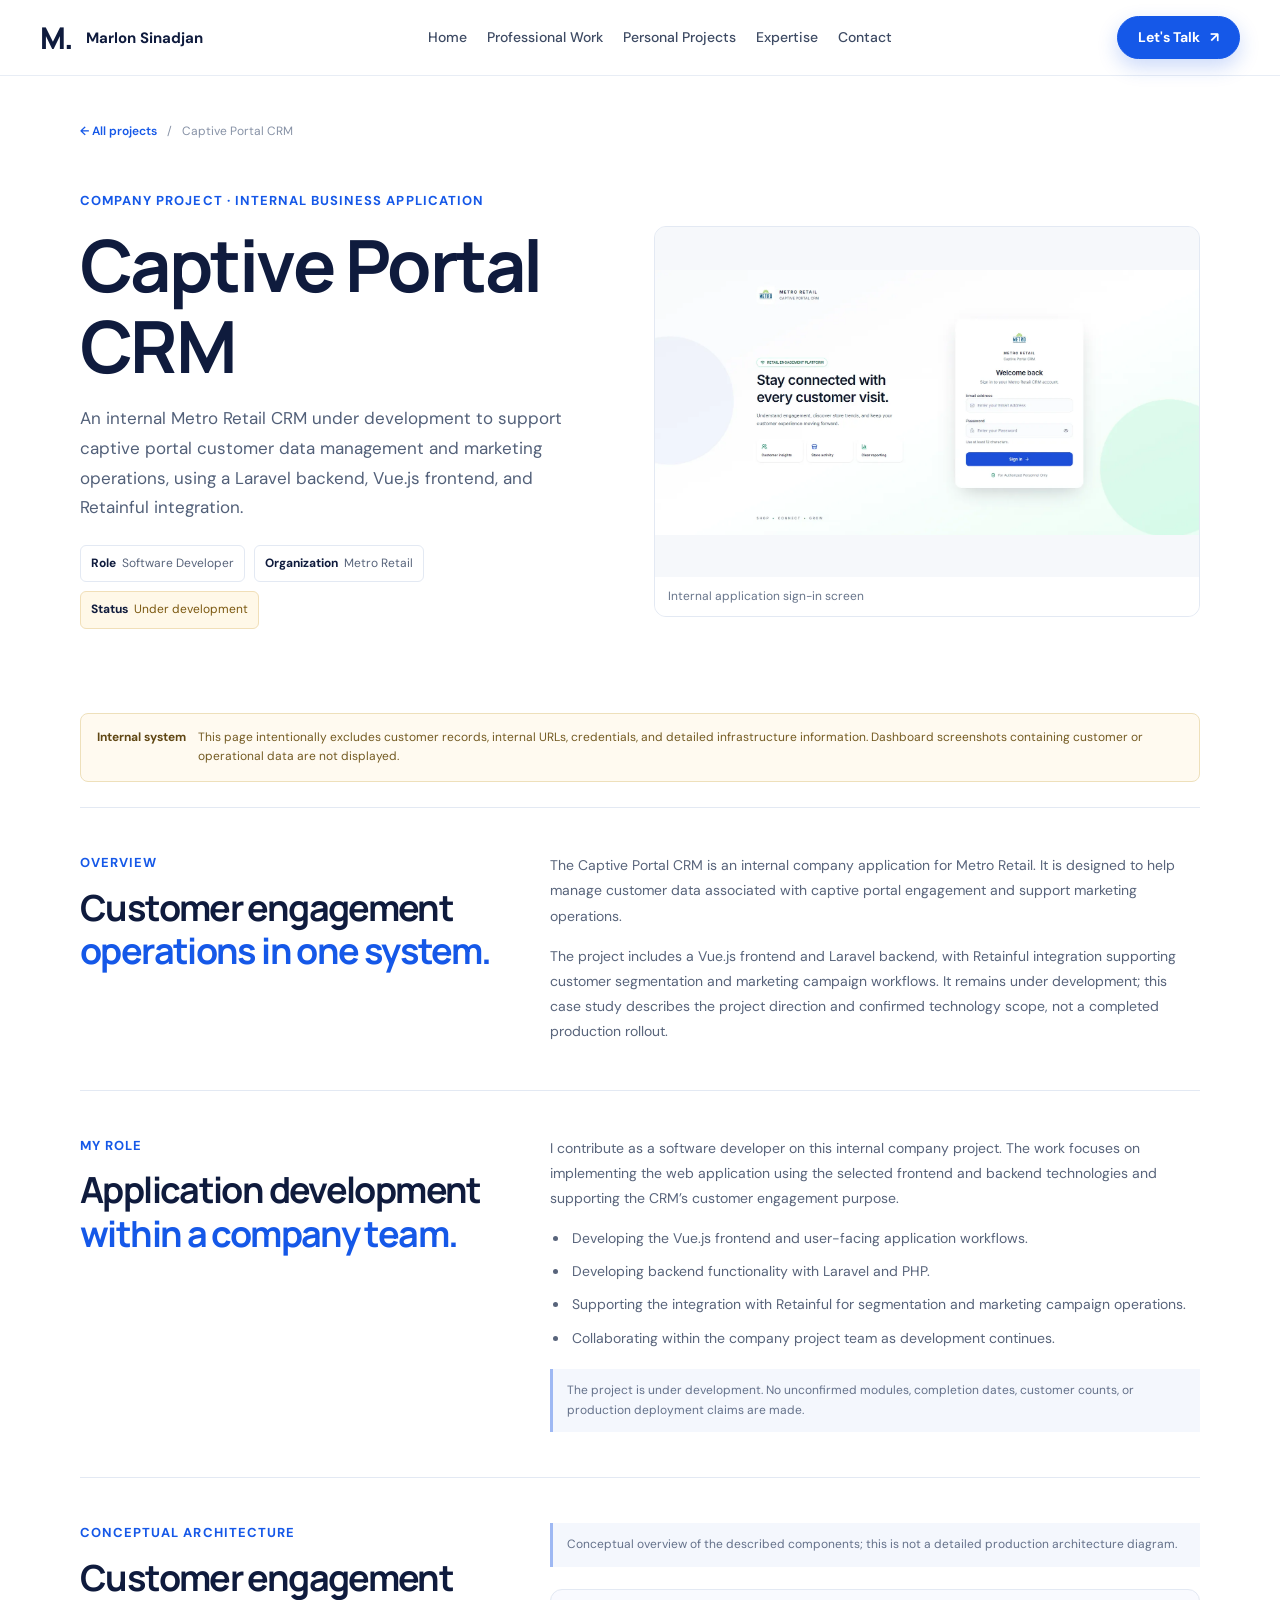
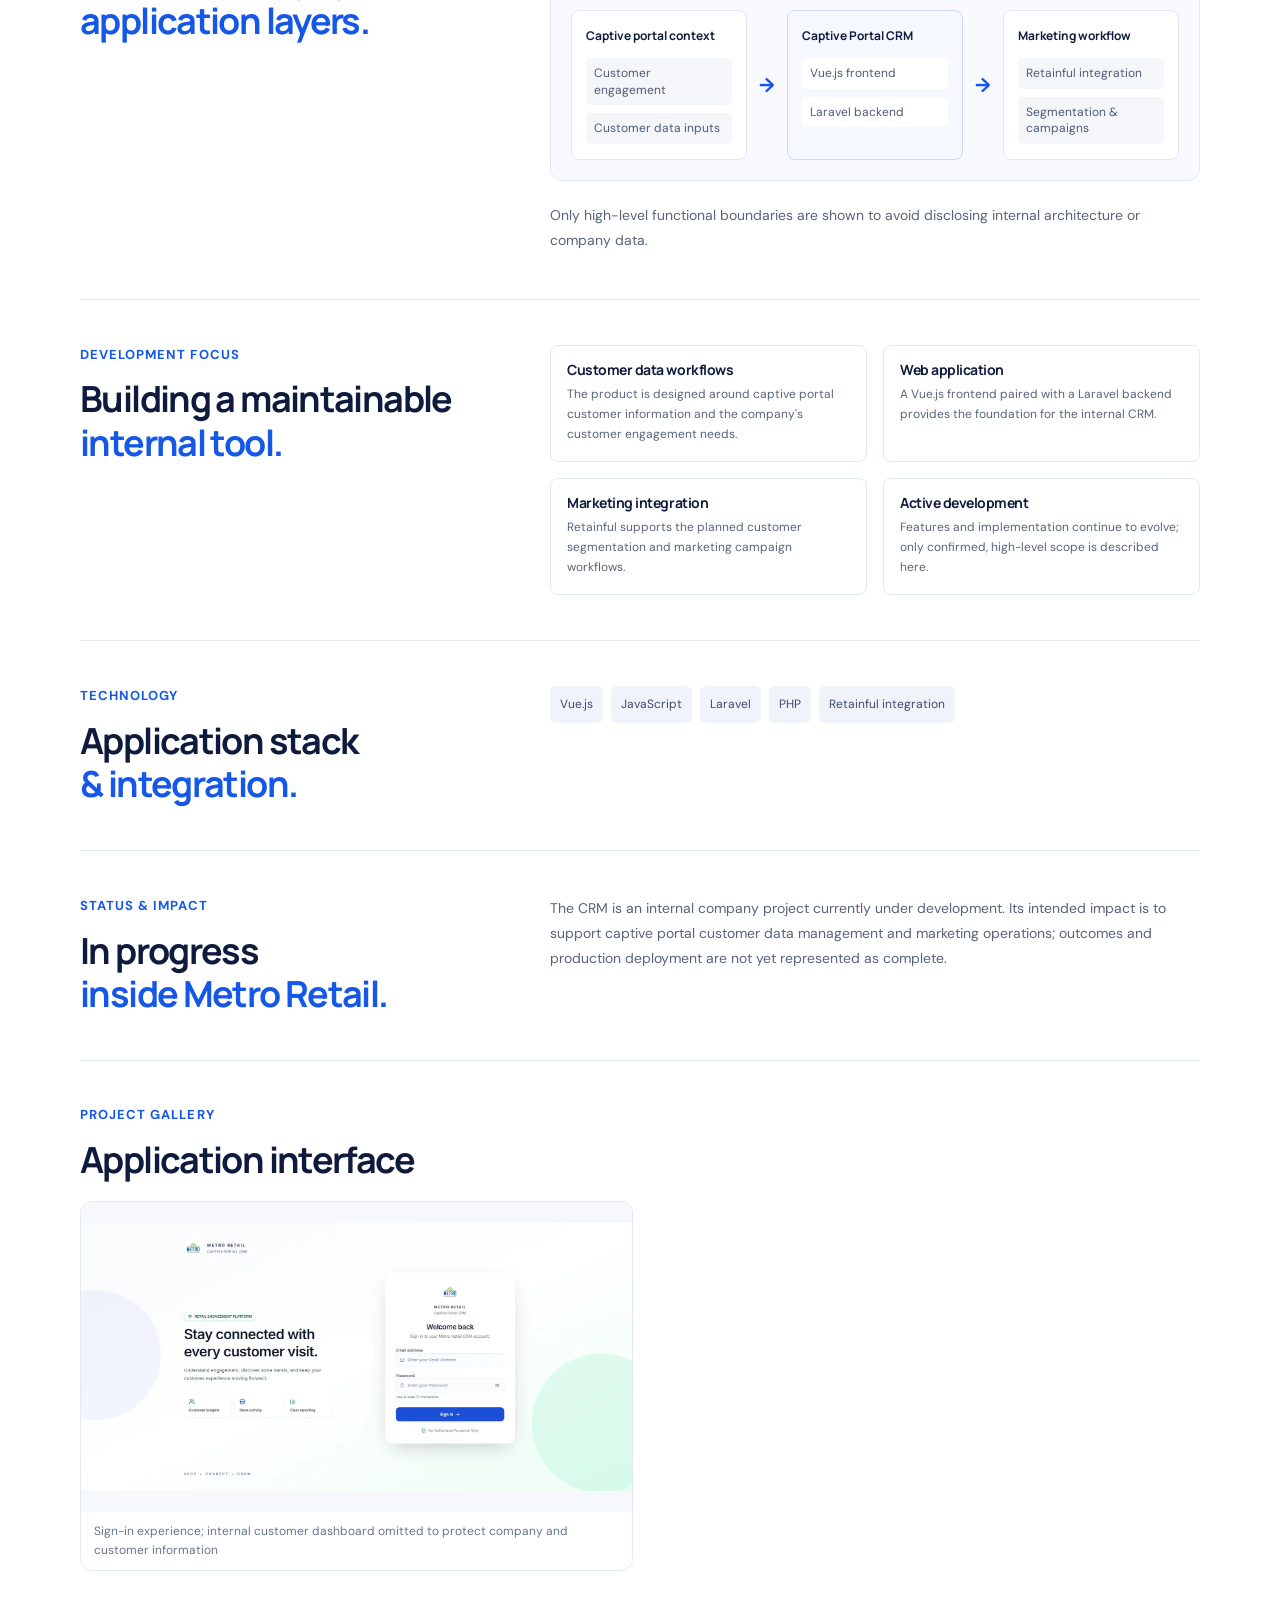
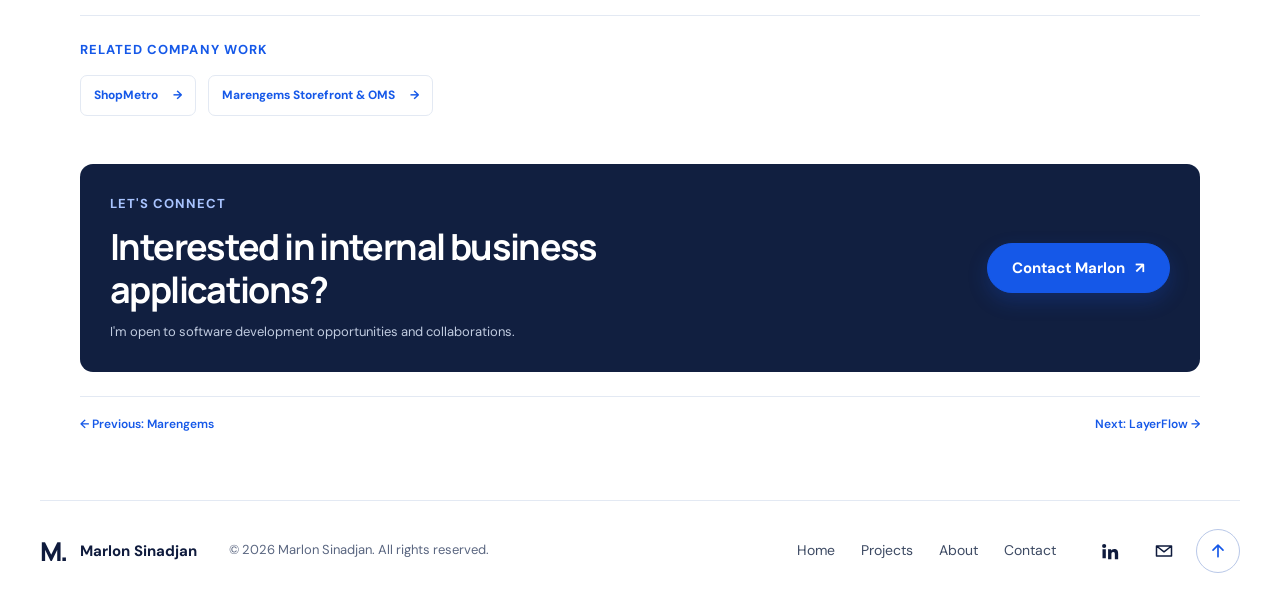
==== projects/captive-portal-crm.html @ dea8c17a "Redesign portfolio: new hero, project cards, SEO meta, WebP images, a11y fixes Co-Authored-By: Claud" ====
<!DOCTYPE html>
<html lang="en"><head>
  <meta charset="UTF-8"><meta name="viewport" content="width=device-width, initial-scale=1">
  <meta name="description" content="Captive Portal CRM case study: an internal Metro Retail CRM under development with Vue.js, Laravel, and Retainful integration.">
  <meta property="og:title" content="Captive Portal CRM — Marlon Sinadjan Case Study"><meta property="og:description" content="Internal business application development for captive portal customer data and marketing operations."><meta property="og:type" content="article">
  <title>Captive Portal CRM Case Study — Marlon Sinadjan</title>
  <link rel="canonical" href="https://suigeneris1224.github.io/marlon-s_portfolio/projects/captive-portal-crm.html">
  <meta property="og:url" content="https://suigeneris1224.github.io/marlon-s_portfolio/projects/captive-portal-crm.html"><meta property="og:image" content="https://suigeneris1224.github.io/marlon-s_portfolio/assets/images/projects/crm-captive-portal-login.webp"><meta name="twitter:card" content="summary_large_image"><meta name="theme-color" content="#1558e8">
  <link rel="icon" href="../favicon.svg" type="image/svg+xml">
  <script type="application/ld+json">[{"@context": "https://schema.org", "@type": "CreativeWork", "name": "Captive Portal CRM case study", "description": "Captive Portal CRM case study: an internal Metro Retail CRM under development with Vue.js, Laravel, and Retainful integration.", "url": "https://suigeneris1224.github.io/marlon-s_portfolio/projects/captive-portal-crm.html", "image": "https://suigeneris1224.github.io/marlon-s_portfolio/assets/images/projects/crm-captive-portal-login.webp", "author": {"@type": "Person", "name": "Marlon Sinadjan", "url": "https://suigeneris1224.github.io/marlon-s_portfolio/"}}, {"@context": "https://schema.org", "@type": "BreadcrumbList", "itemListElement": [{"@type": "ListItem", "position": 1, "name": "Home", "item": "https://suigeneris1224.github.io/marlon-s_portfolio/"}, {"@type": "ListItem", "position": 2, "name": "Projects", "item": "https://suigeneris1224.github.io/marlon-s_portfolio/#projects"}, {"@type": "ListItem", "position": 3, "name": "Captive Portal CRM", "item": "https://suigeneris1224.github.io/marlon-s_portfolio/projects/captive-portal-crm.html"}]}]</script>
<link rel="preconnect" href="https://fonts.googleapis.com"><link rel="preconnect" href="https://fonts.gstatic.com" crossorigin><link href="https://fonts.googleapis.com/css2?family=DM+Sans:wght@400;500;600;700&family=Manrope:wght@400;500;600;700;800&display=swap" rel="stylesheet"><link rel="stylesheet" href="../style.css"><link rel="stylesheet" href="case-study.css">
</head><body>
  <a class="skip-link" href="#top">Skip to content</a>
  <header class="site-header"><nav class="nav case-nav wrap" aria-label="Main navigation"><a class="brand" href="../index.html#home"><span class="monogram" aria-hidden="true">M.</span><span>Marlon Sinadjan</span></a><button class="menu-toggle" aria-expanded="false" aria-controls="nav-menu" aria-label="Open navigation"><span></span><span></span></button><ul class="nav-links" id="nav-menu"><li><a href="../index.html#home">Home</a></li><li><a href="../index.html#professional-projects">Professional Work</a></li><li><a href="../index.html#personal-projects">Personal Projects</a></li><li><a href="../index.html#expertise">Expertise</a></li><li><a href="../index.html#contact">Contact</a></li></ul><a class="button button-small nav-cta" href="../index.html#contact">Let's Talk <span aria-hidden="true">↗</span></a></nav></header>
  <main class="case-main wrap" id="top"><nav class="breadcrumb" aria-label="Breadcrumb"><a href="../index.html#projects">← All projects</a><span>/</span><span>Captive Portal CRM</span></nav>
    <section class="case-hero"><div class="case-title"><p class="eyebrow">Company project · Internal business application</p><h1>Captive Portal CRM</h1><p class="case-lead">An internal Metro Retail CRM under development to support captive portal customer data management and marketing operations, using a Laravel backend, Vue.js frontend, and Retainful integration.</p><div class="case-facts"><span><b>Role</b> Software Developer</span><span><b>Organization</b> Metro Retail</span><span class="status-pill"><b>Status</b> Under development</span></div></div><figure class="case-cover"><img src="../assets/images/projects/crm-captive-portal-login.webp" width="1600" height="779" decoding="async" alt="Captive Portal CRM sign-in interface"><figcaption>Internal application sign-in screen</figcaption></figure></section>
    <aside class="confidentiality-note"><strong>Internal system</strong><span>This page intentionally excludes customer records, internal URLs, credentials, and detailed infrastructure information. Dashboard screenshots containing customer or operational data are not displayed.</span></aside>
    <section class="case-section"><div class="case-section-label"><p class="eyebrow">Overview</p><h2>Customer engagement<br><span>operations in one system.</span></h2></div><div class="case-section-body"><p>The Captive Portal CRM is an internal company application for Metro Retail. It is designed to help manage customer data associated with captive portal engagement and support marketing operations.</p><p>The project includes a Vue.js frontend and Laravel backend, with Retainful integration supporting customer segmentation and marketing campaign workflows. It remains under development; this case study describes the project direction and confirmed technology scope, not a completed production rollout.</p></div></section>
    <section class="case-section"><div class="case-section-label"><p class="eyebrow">My role</p><h2>Application development<br><span>within a company team.</span></h2></div><div class="case-section-body"><p>I contribute as a software developer on this internal company project. The work focuses on implementing the web application using the selected frontend and backend technologies and supporting the CRM’s customer engagement purpose.</p><ul class="case-bullets"><li>Developing the Vue.js frontend and user-facing application workflows.</li><li>Developing backend functionality with Laravel and PHP.</li><li>Supporting the integration with Retainful for segmentation and marketing campaign operations.</li><li>Collaborating within the company project team as development continues.</li></ul><p class="case-note">The project is under development. No unconfirmed modules, completion dates, customer counts, or production deployment claims are made.</p></div></section>
    <section class="case-section"><div class="case-section-label"><p class="eyebrow">Conceptual architecture</p><h2>Customer engagement<br><span>application layers.</span></h2></div><div class="case-section-body"><p class="case-note">Conceptual overview of the described components; this is not a detailed production architecture diagram.</p><div class="architecture-diagram crm-architecture"><div class="arch-column"><b>Captive portal context</b><span>Customer engagement</span><span>Customer data inputs</span></div><div class="arch-arrow">→</div><div class="arch-column arch-primary"><b>Captive Portal CRM</b><span>Vue.js frontend</span><span>Laravel backend</span></div><div class="arch-arrow">→</div><div class="arch-column"><b>Marketing workflow</b><span>Retainful integration</span><span>Segmentation &amp; campaigns</span></div></div><p>Only high-level functional boundaries are shown to avoid disclosing internal architecture or company data.</p></div></section>
    <section class="case-section"><div class="case-section-label"><p class="eyebrow">Development focus</p><h2>Building a maintainable<br><span>internal tool.</span></h2></div><div class="case-section-body"><div class="contribution-grid"><article><h3>Customer data workflows</h3><p>The product is designed around captive portal customer information and the company's customer engagement needs.</p></article><article><h3>Web application</h3><p>A Vue.js frontend paired with a Laravel backend provides the foundation for the internal CRM.</p></article><article><h3>Marketing integration</h3><p>Retainful supports the planned customer segmentation and marketing campaign workflows.</p></article><article><h3>Active development</h3><p>Features and implementation continue to evolve; only confirmed, high-level scope is described here.</p></article></div></div></section>
    <section class="case-section"><div class="case-section-label"><p class="eyebrow">Technology</p><h2>Application stack<br><span>&amp; integration.</span></h2></div><div class="case-section-body"><div class="tag-list case-tech"><span>Vue.js</span><span>JavaScript</span><span>Laravel</span><span>PHP</span><span>Retainful integration</span></div></div></section>
    <section class="case-section"><div class="case-section-label"><p class="eyebrow">Status &amp; impact</p><h2>In progress<br><span>inside Metro Retail.</span></h2></div><div class="case-section-body"><p>The CRM is an internal company project currently under development. Its intended impact is to support captive portal customer data management and marketing operations; outcomes and production deployment are not yet represented as complete.</p></div></section>
    <section class="case-gallery-section"><p class="eyebrow">Project gallery</p><h2>Application interface</h2><div class="case-gallery"><figure><img src="../assets/images/projects/crm-captive-portal-login.webp" width="1600" height="779" decoding="async" alt="Captive Portal CRM login interface without user data" loading="lazy"><figcaption>Sign-in experience; internal customer dashboard omitted to protect company and customer information</figcaption></figure></div></section>
    <section class="related-projects"><p class="eyebrow">Related company work</p><a href="shopmetro.html">ShopMetro <span aria-hidden="true">→</span></a><a href="marengems.html">Marengems Storefront &amp; OMS <span aria-hidden="true">→</span></a></section><section class="case-cta"><div><p class="eyebrow">Let's connect</p><h2>Interested in internal business applications?</h2><p>I'm open to software development opportunities and collaborations.</p></div><a class="button" href="../index.html#contact">Contact Marlon <span aria-hidden="true">↗</span></a></section><nav class="case-pagination" aria-label="Related case studies"><a href="marengems.html">← Previous: Marengems</a><a href="layerflow.html">Next: LayerFlow →</a></nav>
  </main><footer class="footer wrap"><a class="brand" href="../index.html#home" aria-label="Marlon Sinadjan, home"><span class="monogram" aria-hidden="true">M.</span><span>Marlon Sinadjan</span></a><p class="copyright">© 2026 Marlon Sinadjan. All rights reserved.</p><nav class="footer-links" aria-label="Footer"><a href="../index.html#home">Home</a><a href="../index.html#projects">Projects</a><a href="../index.html#about">About</a><a href="../index.html#contact">Contact</a></nav><div class="footer-social"><a href="https://www.linkedin.com/in/marlon-sinadjan-057580258" target="_blank" rel="noopener" aria-label="LinkedIn"><svg viewBox="0 0 24 24" aria-hidden="true"><path fill="currentColor" d="M4.98 3.5a2.5 2.5 0 1 1 0 5 2.5 2.5 0 0 1 0-5zM3 9.75h4v11H3v-11zm6.5 0h3.8v1.5h.1c.5-.9 1.8-1.8 3.7-1.8 4 0 4.7 2.6 4.7 6v6.3h-4v-5.6c0-1.3 0-3-1.9-3s-2.2 1.4-2.2 2.9v5.7h-4v-11z"/></svg></a><a href="mailto:sinadjanbit2@gmail.com" aria-label="Email"><svg viewBox="0 0 24 24" aria-hidden="true"><path d="M3 6h18v12H3zM3 6l9 7 9-7" fill="none" stroke="currentColor" stroke-width="1.8" stroke-linejoin="round"/></svg></a><a class="to-top" href="#top" aria-label="Back to top"><svg viewBox="0 0 24 24" aria-hidden="true"><path d="M12 19V5m-6 6 6-6 6 6" fill="none" stroke="currentColor" stroke-width="2" stroke-linecap="round" stroke-linejoin="round"/></svg></a></div></footer><script src="../main.js" defer></script>
</body></html>
---- style.css ----
/* =========================================================
   Marlon Sinadjan — Portfolio
   Shared styles (homepage + case studies)
   ========================================================= */

:root {
  --ink: #0f1b3d;
  --text: #3d4a63;
  --muted: #5a6680;
  --blue: #1558e8;
  --blue-dark: #0b46c7;
  --blue-soft: #eaf1ff;
  --line: #e3e9f3;
  --soft: #f5f8fe;
  --white: #fff;
  --navy: #0d1a3a;
  --green: #2fae6b;
  --radius: 16px;
  --shadow: 0 14px 40px rgba(20, 47, 95, .09);
  --font: 'DM Sans', system-ui, -apple-system, 'Segoe UI', Arial, sans-serif;
  --display: 'Manrope', 'DM Sans', system-ui, Arial, sans-serif;
  --script: 'Caveat', 'Segoe Script', cursive;
}

*, *::before, *::after { box-sizing: border-box; }
html { scroll-behavior: smooth; scroll-padding-top: 88px; }
body {
  margin: 0;
  background: var(--white);
  color: var(--ink);
  font-family: var(--font);
  font-size: 16px;
  line-height: 1.6;
  -webkit-font-smoothing: antialiased;
}
img, svg { max-width: 100%; }
a { color: inherit; }
h1, h2, h3, p { margin-top: 0; }
h1, h2, h3 { font-family: var(--display); letter-spacing: -.035em; line-height: 1.12; }

.wrap { width: min(1200px, calc(100% - 64px)); margin-inline: auto; }
.sr-only {
  position: absolute; width: 1px; height: 1px; padding: 0; margin: -1px;
  overflow: hidden; clip: rect(0 0 0 0); white-space: nowrap; border: 0;
}
.skip-link {
  position: absolute; left: 16px; top: -60px; z-index: 100;
  background: var(--blue); color: #fff; padding: 10px 16px; border-radius: 8px;
  font-weight: 700; text-decoration: none; transition: top .2s;
}
.skip-link:focus { top: 12px; }
:focus-visible { outline: 3px solid var(--blue); outline-offset: 3px; border-radius: 6px; }

/* ---------- Header ---------- */
.site-header {
  height: 76px; position: sticky; top: 0; z-index: 50;
  background: rgba(255, 255, 255, .9);
  backdrop-filter: saturate(160%) blur(16px);
  border-bottom: 1px solid rgba(227, 233, 243, .8);
}
.nav { height: 100%; display: flex; align-items: center; justify-content: space-between; gap: 24px; }
.brand { display: flex; align-items: center; gap: 14px; text-decoration: none; font-size: 15px; font-weight: 700; }
.monogram { font-family: var(--display); font-size: 30px; font-weight: 800; letter-spacing: -2px; line-height: 1; }
.nav-links { display: flex; gap: 34px; align-items: center; list-style: none; margin: 0; padding: 0; }
.nav-links a { position: relative; display: block; padding: 6px 0; font-size: 14px; font-weight: 500; text-decoration: none; color: var(--text); transition: color .2s; }
.nav-links a:hover, .nav-links a.active { color: var(--blue); }
.nav-links a.active::after { content: ""; position: absolute; left: 0; right: 0; bottom: -2px; height: 2px; border-radius: 2px; background: var(--blue); }
.menu-toggle { display: none; border: 0; background: transparent; cursor: pointer; }

/* ---------- Buttons & links ---------- */
.button {
  display: inline-flex; align-items: center; justify-content: center; gap: 10px;
  min-height: 48px; padding: 12px 24px;
  border: 1px solid var(--blue); border-radius: 999px;
  background: var(--blue); color: #fff;
  font-weight: 700; font-size: 15px; text-decoration: none;
  box-shadow: 0 8px 20px rgba(21, 88, 232, .22);
  transition: transform .2s, background .2s, box-shadow .2s;
}
.button:hover { transform: translateY(-2px); background: var(--blue-dark); box-shadow: 0 12px 26px rgba(21, 88, 232, .3); }
.button-small { min-height: 42px; padding: 9px 20px; font-size: 14px; }
.button-outline { background: #fff; color: var(--ink); border-color: #cdd6e6; box-shadow: none; }
.button-outline:hover { background: var(--soft); border-color: #9daac0; box-shadow: none; }
.button-light { background: #fff; color: var(--ink); border-color: #fff; box-shadow: none; white-space: nowrap; }
.button-light:hover { background: var(--blue-soft); }
.text-link { display: inline-flex; align-items: center; gap: 8px; color: var(--blue); font-size: 15px; font-weight: 700; text-decoration: none; }
.text-link:hover { text-decoration: underline; text-underline-offset: 4px; }

.eyebrow {
  display: flex; align-items: center; gap: 14px;
  margin: 0 0 14px; color: var(--blue);
  font-size: 13px; font-weight: 700; letter-spacing: .08em; text-transform: uppercase;
}
.section-heading .eyebrow::before, .expertise-copy .eyebrow::before { content: ""; width: 32px; height: 2px; background: var(--blue); }
.pill {
  display: inline-flex; align-items: center; gap: 9px; margin: 0 0 22px;
  padding: 7px 14px; border: 1px solid #d3def3; border-radius: 999px; background: #fff;
  font-size: 13px; font-weight: 600; color: var(--ink);
}
.status-dot { width: 8px; height: 8px; flex: none; display: inline-block; border-radius: 50%; background: var(--green); box-shadow: 0 0 0 3px rgba(47, 174, 107, .15); }
.tag-list { display: flex; flex-wrap: wrap; gap: 8px; }
.tag-list span { font-size: 12px; color: var(--text); background: #f0f4fa; border-radius: 6px; padding: 5px 10px; }

/* ---------- Hero ---------- */
.hero {
  position: relative; overflow: hidden;
  background:
    radial-gradient(60% 80% at 85% 30%, #dbe7ff 0%, rgba(219, 231, 255, 0) 70%),
    linear-gradient(180deg, #f7f9ff 0%, #fff 100%);
}
.hero-inner { display: grid; grid-template-columns: 1.3fr .7fr; align-items: end; gap: 24px; min-height: 600px; }
.hero-copy { padding: 64px 0 72px; align-self: center; }
.hero h1 { font-size: clamp(40px, 5vw, 68px); line-height: 1.06; letter-spacing: -.045em; margin-bottom: 22px; max-width: 760px; }
.hero h1 .hl { position: relative; color: var(--blue); white-space: nowrap; }
.hero h1 .hl svg { position: absolute; left: 2%; bottom: -.12em; width: 96%; height: .22em; color: var(--blue); }
.hero-intro { max-width: 540px; color: var(--text); font-size: 18px; line-height: 1.65; margin-bottom: 30px; }
.hero-actions { display: flex; gap: 14px; flex-wrap: wrap; }
.stack-row { display: flex; flex-wrap: wrap; align-items: center; gap: 10px 26px; list-style: none; margin: 40px 0 0; padding: 0; }
.stack-row li { display: inline-flex; align-items: center; gap: 8px; font-family: var(--display); font-size: 15px; font-weight: 700; color: var(--text); }
.stack-row svg { height: 24px; width: auto; }
.stack-woo svg { height: 22px; }
.stack-row li + li { position: relative; }
.stack-row li + li::before { content: ""; position: absolute; left: -14px; top: 15%; height: 70%; width: 1px; background: var(--line); }

.portrait-wrap { position: relative; align-self: stretch; display: flex; align-items: flex-end; justify-content: center; }
.portrait {
  display: block; width: 100%; max-width: 500px; height: auto; max-height: 580px; object-fit: cover; object-position: 50% 0;
  -webkit-mask-image: linear-gradient(to right, transparent 0%, #000 30%), linear-gradient(to bottom, transparent 0%, #000 14%, #000 80%, transparent 100%);
  -webkit-mask-composite: source-in;
  mask-image: linear-gradient(to right, transparent 0%, #000 30%), linear-gradient(to bottom, transparent 0%, #000 14%, #000 80%, transparent 100%);
  mask-composite: intersect;
}
.portrait-caption {
  position: absolute; top: 44px; right: -6px; margin: 0;
  font-family: var(--script); font-size: 30px; line-height: 1; color: var(--ink);
  transform: rotate(-9deg); text-align: right;
}
.portrait-caption svg { display: block; width: 110px; height: 14px; margin: 4px 0 0 auto; color: var(--blue); }
.portrait-note {
  position: absolute; right: -8px; bottom: 110px;
  display: flex; align-items: center; gap: 12px;
  padding: 14px 16px; border-radius: 14px; background: #fff; box-shadow: var(--shadow);
  text-decoration: none; transition: transform .2s;
}
.portrait-note:hover { transform: translateY(-3px); }
.portrait-note strong, .portrait-note small { display: block; }
.portrait-note strong { font-size: 14px; }
.portrait-note small { color: var(--muted); font-size: 13px; margin-top: 2px; max-width: 180px; }
.note-arrow { color: var(--blue); font-size: 18px; }

/* ---------- Sections ---------- */
.section { padding: 88px 0; }
.section-heading { display: flex; align-items: flex-end; justify-content: space-between; gap: 32px; margin-bottom: 36px; }
.section-heading h2, .expertise-copy h2, .about-copy h2 { font-size: clamp(30px, 3.6vw, 44px); margin: 0; }

/* ---------- Projects ---------- */
.project-grid { display: grid; grid-template-columns: repeat(4, 1fr); gap: 22px; }
.project-card {
  display: flex; flex-direction: column;
  border: 1px solid var(--line); border-radius: var(--radius); overflow: hidden; background: #fff;
  transition: transform .25s, box-shadow .25s;
}
.project-card:hover { transform: translateY(-4px); box-shadow: var(--shadow); }
.card-top { position: relative; height: 190px; padding: 44px 14px 0; background: linear-gradient(140deg, #f3f6fd, #e3ecff); overflow: hidden; display: flex; justify-content: center; gap: 10px; }
.card-top img { display: block; width: 100%; height: 100%; object-fit: cover; object-position: top left; border-radius: 8px 8px 0 0; box-shadow: 0 8px 22px rgba(20, 47, 95, .14); }
.card-top-phone img { width: 42%; object-position: top; border-radius: 12px 12px 0 0; }
.card-top-phone { background: linear-gradient(140deg, #f7f2ff, #ffe8f0); }
.badge {
  position: absolute; top: 12px; left: 12px; z-index: 1;
  padding: 4px 10px; border-radius: 999px; background: #dfe9ff; color: #1b4fc0;
  font-size: 12px; font-weight: 700;
}
.badge-product { background: #ece4ff; color: #5a2fb8; }
.card-body { display: flex; flex-direction: column; flex: 1; padding: 22px 20px 22px; }
.card-body h3 { font-size: 22px; margin-bottom: 2px; }
.card-sub { color: var(--muted); font-size: 14px; margin-bottom: 14px; }
.card-value { color: var(--ink); font-size: 15px; font-weight: 600; line-height: 1.5; margin-bottom: 14px; }
.checks { list-style: none; padding: 0; margin: 0 0 18px; display: grid; gap: 8px; }
.checks li { position: relative; padding-left: 26px; font-size: 14px; color: var(--text); }
.checks li::before {
  content: ""; position: absolute; left: 0; top: 2px; width: 18px; height: 18px; border-radius: 50%;
  background: var(--blue) url("data:image/svg+xml,%3Csvg xmlns='http://www.w3.org/2000/svg' viewBox='0 0 24 24'%3E%3Cpath d='m6 12 4 4 8-8' fill='none' stroke='%23fff' stroke-width='3' stroke-linecap='round' stroke-linejoin='round'/%3E%3C/svg%3E") center / 12px no-repeat;
}
.card-body .text-link { margin-top: auto; }

.also-card {
  display: grid; grid-template-columns: 180px 1fr auto; align-items: center; gap: 24px;
  margin-top: 22px; padding: 14px 24px 14px 14px;
  border: 1px solid var(--line); border-radius: var(--radius); background: var(--soft);
  text-decoration: none; transition: border-color .2s, background .2s;
}
.also-card:hover { border-color: #b6c8f4; background: #fff; }
.also-card img { width: 100%; height: 96px; object-fit: cover; object-position: top left; border-radius: 10px; }
.also-text { display: grid; gap: 4px; }
.also-text .badge { position: static; justify-self: start; }
.also-text strong { font-family: var(--display); font-size: 19px; letter-spacing: -.02em; }
.also-text > span:last-child { color: var(--text); font-size: 15px; }
.also-arrow { color: var(--blue); font-size: 22px; }

/* ---------- Expertise ---------- */
.expertise { background: var(--soft); }
.expertise-split { display: grid; grid-template-columns: .85fr 1.15fr; align-items: center; gap: 48px; }
.expertise-copy h2 { margin-bottom: 18px; }
.expertise-copy > p { color: var(--text); font-size: 17px; line-height: 1.7; margin-bottom: 26px; max-width: 460px; }

.flow {
  margin: 0; padding: 32px 28px; border-radius: 20px; background: #fff; border: 1px solid var(--line);
  display: grid; grid-template-columns: 1fr auto 1fr; align-items: center; gap: 44px;
}
.flow ul { list-style: none; margin: 0; padding: 0; display: grid; gap: 12px; position: relative; }
.flow-in li {
  position: relative; padding: 10px 14px; text-align: center;
  border: 1px solid var(--line); border-radius: 999px; background: #fff;
  font-size: 14px; font-weight: 600; box-shadow: 0 4px 12px rgba(20, 47, 95, .05);
}
.flow-in li::after { content: ""; position: absolute; left: 100%; top: 50%; width: 22px; border-top: 2px dashed #a9bde6; }
.flow-in::after { content: ""; position: absolute; right: -24px; top: 21px; bottom: 21px; border-right: 2px dashed #a9bde6; }
.flow-core {
  position: relative; display: grid; justify-items: center; gap: 6px; text-align: center;
  padding: 26px 22px; border-radius: 16px; color: #fff;
  background: linear-gradient(150deg, #2b6cf5, #0d3fb8); box-shadow: 0 16px 34px rgba(21, 88, 232, .35);
}
.flow-core::before, .flow-core::after { content: ""; position: absolute; top: 50%; width: 22px; border-top: 2px dashed #a9bde6; }
.flow-core::before { right: 100%; }
.flow-core::after { left: 100%; }
.flow-core strong { font-family: var(--display); font-size: 17px; }
.flow-core span { font-size: 13px; opacity: .85; }
.flow-out li {
  position: relative; display: flex; align-items: center; gap: 10px; padding: 12px 14px;
  border: 1px solid var(--line); border-radius: 12px; background: #fff; font-size: 14px; font-weight: 600;
  box-shadow: 0 4px 12px rgba(20, 47, 95, .05);
}
.flow-out li svg { width: 22px; height: 22px; flex: none; color: var(--blue); }
.flow-out li::before { content: ""; position: absolute; right: 100%; top: 50%; width: 22px; border-top: 2px dashed #a9bde6; }
.flow-out::before { content: ""; position: absolute; left: -24px; top: 23px; bottom: 23px; border-left: 2px dashed #a9bde6; }

.skills-grid { display: grid; grid-template-columns: repeat(3, 1fr); gap: 1px; margin-top: 48px; background: var(--line); border: 1px solid var(--line); border-radius: var(--radius); overflow: hidden; }
.skill { background: #fff; padding: 22px 24px; }
.skill h3 { font-size: 17px; margin-bottom: 6px; }
.skill p { margin: 0; color: var(--muted); font-size: 14px; line-height: 1.6; }

/* ---------- Stats ---------- */
.stats-wrap { margin-top: -36px; position: relative; z-index: 1; }
.stats {
  display: grid; grid-template-columns: repeat(4, 1fr) 1.2fr; align-items: center;
  padding: 22px 26px; border: 1px solid var(--line); border-radius: 20px; background: #fff; box-shadow: var(--shadow);
}
.stat { display: flex; align-items: center; gap: 14px; padding: 6px 18px; border-right: 1px solid var(--line); }
.stat-icon { display: grid; place-items: center; width: 48px; height: 48px; flex: none; border-radius: 50%; background: var(--blue-soft); color: var(--blue); }
.stat-icon svg { width: 24px; height: 24px; }
.stat p { margin: 0; display: grid; }
.stat strong { font-family: var(--display); font-size: 28px; line-height: 1.1; }
.stat span { color: var(--muted); font-size: 13px; line-height: 1.35; }
.stat-cta { display: flex; align-items: center; justify-content: space-between; gap: 14px; padding-left: 22px; font-size: 14px; color: var(--text); text-decoration: none; }
.stat-cta span { display: grid; place-items: center; width: 34px; height: 34px; flex: none; border-radius: 50%; background: var(--blue); color: #fff; }
.stat-cta:hover { color: var(--blue); }

/* ---------- About ---------- */
.about-inner { display: grid; grid-template-columns: .8fr 1.2fr; align-items: center; gap: 72px; }
.about-image { position: relative; aspect-ratio: 4 / 4.3; border-radius: 20px 20px 80px 20px; overflow: hidden; background: var(--blue-soft); }
.about-image img { display: block; width: 100%; height: 100%; object-fit: cover; object-position: 55% 10%; }
.about-image > span { position: absolute; left: 16px; bottom: 16px; padding: 10px 14px; border-radius: 10px; background: #fff; font-size: 13px; line-height: 1.45; font-weight: 700; box-shadow: var(--shadow); }
.about-copy h2 { margin-bottom: 22px; }
.about-copy h2 span { color: var(--blue); }
.about-copy > p:not(.eyebrow) { color: var(--text); font-size: 17px; line-height: 1.75; max-width: 620px; }
.about-actions { display: flex; align-items: center; flex-wrap: wrap; gap: 24px; margin-top: 28px; }

/* ---------- Contact ---------- */
.contact-wrap { padding-bottom: 72px; }
.contact-card {
  position: relative; overflow: hidden;
  display: grid; grid-template-columns: 1.2fr .8fr; align-items: center; gap: 40px;
  padding: 56px 56px; border-radius: 24px; color: #fff;
  background:
    radial-gradient(70% 120% at 100% 0%, rgba(43, 108, 245, .55), rgba(43, 108, 245, 0) 60%),
    linear-gradient(120deg, #0a1633 0%, #12245a 100%);
}
.pill-dark { background: rgba(255, 255, 255, .1); border-color: rgba(255, 255, 255, .2); color: #cfe0ff; text-transform: uppercase; letter-spacing: .06em; font-size: 12px; }
.contact-copy h2 { font-size: clamp(30px, 3.8vw, 46px); margin-bottom: 12px; color: #fff; }
.contact-copy > p:not(.pill) { color: #c8d4ea; font-size: 17px; margin-bottom: 28px; }
.contact-actions { display: flex; flex-wrap: wrap; align-items: center; gap: 22px; }
.contact-link { color: #cfe0ff; font-weight: 700; font-size: 15px; text-decoration: none; }
.contact-link:hover { color: #fff; text-decoration: underline; text-underline-offset: 4px; }
.code-art { border-radius: 14px; background: rgba(5, 12, 32, .75); border: 1px solid rgba(255, 255, 255, .1); box-shadow: 0 24px 50px rgba(0, 0, 0, .35); transform: perspective(900px) rotateY(-10deg) rotateX(4deg); }
.code-bar { display: flex; gap: 6px; padding: 12px 14px; border-bottom: 1px solid rgba(255, 255, 255, .08); }
.code-bar i { width: 10px; height: 10px; border-radius: 50%; background: #ff7b6e; }
.code-bar i:nth-child(2) { background: #ffc65c; }
.code-bar i:nth-child(3) { background: #5fcf8f; }
.code-art pre { margin: 0; padding: 16px 18px 20px; overflow: hidden; font: 13px/1.7 ui-monospace, 'Cascadia Code', Consolas, monospace; color: #dbe6ff; }
.code-art b { color: #8ab4ff; font-weight: 500; }
.code-art em { color: #ffd38a; font-style: normal; }
.code-art s { color: #7f8db0; text-decoration: none; }

/* ---------- Footer ---------- */
.footer { display: flex; align-items: center; flex-wrap: wrap; gap: 16px 32px; padding: 28px 0 36px; border-top: 1px solid var(--line); }
.footer .monogram { font-size: 26px; }
.copyright { margin: 0; color: var(--muted); font-size: 13px; }
.footer-links { display: flex; flex-wrap: wrap; gap: 6px 26px; margin-left: auto; }
.footer-links a { font-size: 14px; color: var(--text); text-decoration: none; }
.footer-links a:hover { color: var(--blue); }
.footer-social { display: flex; align-items: center; gap: 10px; }
.footer-social a { display: grid; place-items: center; width: 44px; height: 44px; border-radius: 50%; color: var(--ink); }
.footer-social a:hover { color: var(--blue); background: var(--soft); }
.footer-social svg { width: 20px; height: 20px; }
.footer-social .to-top { border: 1.5px solid #b9c8e8; color: var(--blue); }

/* ---------- Motion ---------- */
.js .reveal { opacity: 0; transform: translateY(18px); transition: opacity .6s ease, transform .6s ease; }
.js .reveal.visible { opacity: 1; transform: none; }

/* ---------- Responsive ---------- */
@media (max-width: 1100px) {
  .project-grid { grid-template-columns: repeat(2, 1fr); }
  .card-top { height: 220px; }
  .stats { grid-template-columns: repeat(2, 1fr); gap: 12px 0; }
  .stat:nth-child(2n) { border-right: 0; }
  .stat-cta { grid-column: 1 / -1; padding: 14px 18px 0; border-top: 1px solid var(--line); }
  .expertise-split { grid-template-columns: 1fr; }
}

@media (max-width: 900px) {
  .hero-inner { grid-template-columns: 1fr .8fr; gap: 16px; min-height: 0; }
  .hero-copy { padding: 48px 0 56px; }
  .portrait-caption { font-size: 24px; }
  .nav-links { gap: 22px; }
  .about-inner { gap: 40px; }
  .skills-grid { grid-template-columns: repeat(2, 1fr); }
  .contact-card { grid-template-columns: 1fr; padding: 44px 36px; }
  .code-art { display: none; }
  .footer-links { margin-left: 0; width: 100%; order: 3; }
}

@media (max-width: 720px) {
  .wrap { width: calc(100% - 32px); }
  .site-header { height: 66px; }
  html { scroll-padding-top: 76px; }
  .brand { font-size: 14px; gap: 10px; }
  .monogram { font-size: 26px; }
  .nav-cta { display: none; }
  .menu-toggle { display: flex; flex-direction: column; justify-content: center; gap: 6px; width: 44px; height: 44px; padding: 10px; }
  .menu-toggle span { display: block; width: 22px; height: 2px; background: var(--ink); transition: transform .2s; }
  .menu-toggle[aria-expanded="true"] span:first-child { transform: translateY(4px) rotate(45deg); }
  .menu-toggle[aria-expanded="true"] span:last-child { transform: translateY(-4px) rotate(-45deg); }
  .nav-links {
    display: none; position: absolute; left: 0; right: 0; top: 65px;
    flex-direction: column; align-items: stretch; gap: 0;
    padding: 8px 16px 16px; background: #fff; border-bottom: 1px solid var(--line); box-shadow: 0 16px 30px rgba(20, 47, 95, .08);
  }
  .nav-links.open { display: flex; }
  .nav-links a { padding: 13px 4px; font-size: 16px; border-bottom: 1px solid var(--line); }
  .nav-links li:last-child a { border-bottom: 0; }
  .nav-links a.active::after { display: none; }

  .hero-inner { grid-template-columns: 1fr; }
  .hero-copy { order: 2; padding: 8px 0 52px; }
  .portrait-wrap { order: 1; width: min(100%, 380px); margin: 16px auto 0; }
  .portrait { max-height: 360px; }
  .portrait-note { right: -4px; bottom: 24px; padding: 10px 12px; }
  .portrait-note small { display: none; }
  .portrait-caption { top: 10px; right: 0; font-size: 22px; }
  .hero h1 { font-size: clamp(36px, 10.5vw, 52px); }
  .hero-intro { font-size: 16px; }
  .hero-actions .button { flex: 1 1 100%; }
  .stack-row { gap: 12px 22px; margin-top: 30px; }
  .stack-row li { font-size: 14px; }
  .stack-row li + li::before { display: none; }

  .section { padding: 60px 0; }
  .section-heading { flex-direction: column; align-items: flex-start; gap: 14px; margin-bottom: 26px; }
  .project-grid { grid-template-columns: 1fr; gap: 18px; }
  .card-top { height: 200px; }
  .also-card { grid-template-columns: 1fr; gap: 14px; padding: 14px; }
  .also-card img { height: 140px; }
  .also-arrow { display: none; }
  .flow { grid-template-columns: 1fr; gap: 30px; padding: 24px 18px; }
  .flow-in { grid-template-columns: 1fr 1fr; }
  .flow-in li::after, .flow-in::after, .flow-out::before, .flow-out li::before { display: none; }
  .flow-core::before, .flow-core::after { top: auto; left: 50%; right: auto; width: 0; height: 22px; border-top: 0; border-left: 2px dashed #a9bde6; }
  .flow-core::before { bottom: 100%; }
  .flow-core::after { top: 100%; }
  .skills-grid { grid-template-columns: 1fr; margin-top: 32px; }
  .stats-wrap { margin-top: 32px; }
  .stats { grid-template-columns: 1fr 1fr; padding: 16px 10px; }
  .stat { flex-direction: column; align-items: flex-start; gap: 8px; padding: 10px 12px; }
  .stat-icon { width: 40px; height: 40px; }
  .stat strong { font-size: 24px; }
  .about-inner { grid-template-columns: 1fr; gap: 32px; }
  .about-image { width: min(100%, 380px); margin: 0 auto; }
  .about-copy > p:not(.eyebrow) { font-size: 16px; }
  .contact-card { padding: 36px 22px; border-radius: 20px; }
  .contact-copy > p:not(.pill) { font-size: 16px; }
  .contact-wrap { padding-bottom: 48px; }
  .footer { gap: 14px 20px; }
  .copyright { order: 4; width: 100%; }
  .footer-social { margin-left: auto; }
}

@media (max-width: 380px) {
  .hero .pill { font-size: 12px; }
  .stats { grid-template-columns: 1fr; }
  .stat { flex-direction: row; align-items: center; border-right: 0; border-bottom: 1px solid var(--line); }
  .flow-in { grid-template-columns: 1fr; }
}

@media (prefers-reduced-motion: reduce) {
  html { scroll-behavior: auto; }
  *, *::before, *::after { animation-duration: .01ms !important; transition-duration: .01ms !important; }
  .js .reveal { opacity: 1; transform: none; }
}
---- projects/case-study.css ----
.case-main{max-width:1120px;padding-top:28px;padding-bottom:30px}
.case-nav .nav-links{gap:20px}
.breadcrumb{display:flex;align-items:center;gap:10px;margin:18px 0 24px;color:#8792a6;font-size:12px}
.breadcrumb a{color:var(--blue);text-decoration:none;font-weight:600}
.case-hero{display:grid;grid-template-columns:1fr 1.05fr;align-items:center;gap:54px;padding:26px 0 60px}
.case-title .eyebrow{margin-bottom:13px}
.case-title h1{font-size:clamp(46px,6vw,72px);margin:0 0 18px;color:var(--ink)}
.case-lead{max-width:560px;color:#526079;font-size:17px;line-height:1.75;margin-bottom:22px}
.case-facts{display:flex;flex-wrap:wrap;gap:9px;margin:0 0 24px}
.case-facts span{display:flex;gap:6px;flex-wrap:wrap;padding:8px 10px;border:1px solid var(--line);border-radius:6px;color:#58647b;font-size:12px}
.case-facts b{color:var(--ink)}
.status-pill{background:#fff8e8;border-color:#f1dfb8!important;color:#7b5810!important}
.case-cover,.case-gallery figure{margin:0;overflow:hidden;border:1px solid var(--line);border-radius:12px;background:#f5f7fb}
.case-cover img{display:block;width:100%;height:350px;object-fit:contain;background:#f6f8fb}
.case-cover figcaption,.case-gallery figcaption{padding:10px 13px;background:white;color:#68758b;font-size:12px}
.case-hero-gallery{display:grid;grid-template-columns:1fr 1fr;gap:11px}
.case-hero-gallery img{display:block;width:100%;height:290px;object-fit:contain;background:#f7f8fb}
.case-hero-gallery figcaption{padding:8px;font-size:12px}
.case-section{display:grid;grid-template-columns:.78fr 1.22fr;gap:55px;padding:45px 0;border-top:1px solid var(--line)}
.case-section-label .eyebrow,.case-gallery-section>.eyebrow,.related-projects>.eyebrow{margin-bottom:12px}
.case-section-label h2,.case-gallery-section h2,.case-cta h2{font-family:var(--display);font-size:clamp(25px,3.3vw,36px);line-height:1.2;letter-spacing:-.045em;margin:0}
.case-section-label h2 span{color:var(--blue)}
.case-section-body{color:#58647b;font-size:14px;line-height:1.8}
.case-section-body>p:last-child{margin-bottom:0}
.case-section-body p{margin:0 0 15px}
.case-section-body h3{font-family:var(--display);font-size:16px;color:var(--ink);margin:22px 0 9px}
.case-bullets{padding-left:19px;margin:0 0 18px;display:grid;gap:8px}
.case-bullets li{padding-left:3px}
.case-note{padding:12px 14px;border-left:3px solid #9eb8f3;background:#f4f7fd;color:#64718a!important;font-size:12px;line-height:1.65}
.storefront-list{display:flex;flex-wrap:wrap;gap:8px;margin-top:22px}
.storefront-list span{padding:8px 11px;border-radius:5px;background:#f2f5fa;color:#33415c;font-size:12px;font-weight:600}
.architecture-diagram{display:grid;grid-template-columns:1fr auto 1fr auto 1fr;align-items:center;gap:12px;margin:22px 0;padding:20px;border:1px solid var(--line);border-radius:12px;background:#f9faff}
.arch-column{display:grid;align-content:start;gap:8px;min-height:150px;padding:14px;border:1px solid #e2e8f3;border-radius:8px;background:white}
.arch-column b{margin-bottom:3px;color:var(--ink);font-family:var(--display);font-size:12px}
.arch-column span{padding:7px 8px;border-radius:5px;background:#f4f6fa;color:#4e5b73;font-size:12px;line-height:1.4}
.arch-column.arch-primary{border-color:#cbd9fc;background:#f6f8ff}
.arch-column.arch-primary span{background:white}
.arch-column.arch-planned{border-style:dashed;background:#fcfbf7}
.arch-column small{color:#9a7626;font-size:12px}
.arch-arrow{color:var(--blue);font-size:20px;font-weight:700}
.migration-strip{position:relative;display:flex;align-items:center;justify-content:center;gap:20px;margin-top:14px;padding:12px 10px;border-radius:7px;background:#edf2fc;color:#455570;font-size:12px}
.migration-strip b{color:var(--blue);font-size:17px}
.migration-strip small{position:absolute;right:10px;bottom:-18px;color:#8290a4;font-size:12px}
.contribution-grid{display:grid;grid-template-columns:1fr 1fr;gap:16px}
.contribution-grid article{padding:16px;border:1px solid var(--line);border-radius:8px;background:#fff}
.contribution-grid h3{margin:0 0 8px;font-size:14px}
.contribution-grid p{margin:0;font-size:12px;line-height:1.65}
.case-tech{gap:8px}
.case-tech span{padding:8px 10px;font-size:12px}
.case-gallery-section{padding:44px 0;border-top:1px solid var(--line)}
.case-gallery-section h2{margin-bottom:20px}
.case-gallery{display:grid;grid-template-columns:1fr 1fr;gap:14px}
.case-gallery img{display:block;width:100%;height:310px;object-fit:contain;background:#f6f8fb}
.related-projects{display:flex;align-items:center;gap:12px;flex-wrap:wrap;padding:24px 0;border-top:1px solid var(--line)}
.related-projects>.eyebrow{width:100%;margin-bottom:2px}
.related-projects>a{display:inline-flex;gap:15px;align-items:center;padding:10px 13px;border:1px solid var(--line);border-radius:7px;color:var(--blue);font-size:12px;font-weight:700;text-decoration:none}
.related-projects>a:hover{border-color:#a9bde9;background:#f8faff}
.case-cta{display:flex;align-items:center;justify-content:space-between;gap:25px;margin:24px 0;padding:30px;border-radius:13px;background:#111f40;color:white}
.case-cta .eyebrow{color:#a9c4ff;margin-bottom:10px}
.case-cta h2{max-width:650px;margin-bottom:10px;color:white}
.case-cta p:last-child{margin:0;color:#c1cce0;font-size:13px}
.case-pagination{display:flex;justify-content:space-between;gap:20px;padding:18px 0 35px;border-top:1px solid var(--line)}
.case-pagination a{color:var(--blue);font-size:12px;font-weight:600;text-decoration:none}
.confidentiality-note{display:flex;gap:12px;align-items:start;margin:0 0 25px;padding:14px 16px;border:1px solid #eee0bb;border-radius:8px;background:#fffaf0;color:#735a22;font-size:12px;line-height:1.65}
.confidentiality-note strong{flex:none;color:#604714}
@media(max-width:900px){.case-nav .nav-links{gap:12px}.case-nav .nav-links a{font-size:12px}.case-hero{gap:28px}.case-cover img{height:300px}.case-hero-gallery img{height:240px}.case-section{gap:30px}.architecture-diagram{gap:7px;padding:12px}.arch-column{padding:9px;min-height:138px}}
@media(max-width:680px){.case-main{padding-top:16px}.case-nav .nav-links{gap:0}.case-hero{grid-template-columns:1fr;gap:25px;padding:12px 0 38px}.case-title h1{font-size:48px}.case-lead{font-size:15px}.case-cover img{height:250px}.case-hero-gallery img{height:220px}.case-section{grid-template-columns:1fr;gap:17px;padding:32px 0}.case-section-body{font-size:13px}.architecture-diagram{grid-template-columns:1fr;gap:8px}.arch-column{min-height:auto}.arch-arrow{justify-self:center;transform:rotate(90deg);line-height:1}.migration-strip{gap:8px;font-size:12px}.migration-strip small{position:static;margin-left:auto}.contribution-grid{grid-template-columns:1fr}.case-gallery{grid-template-columns:1fr}.case-gallery img{height:250px}.case-cta{align-items:flex-start;flex-direction:column;padding:24px}.case-cta h2{font-size:28px}.case-pagination{align-items:flex-start;flex-direction:column}.breadcrumb{margin:14px 0 18px}}
@media(prefers-reduced-motion:reduce){.case-main *{scroll-behavior:auto!important;transition-duration:.01ms!important}}
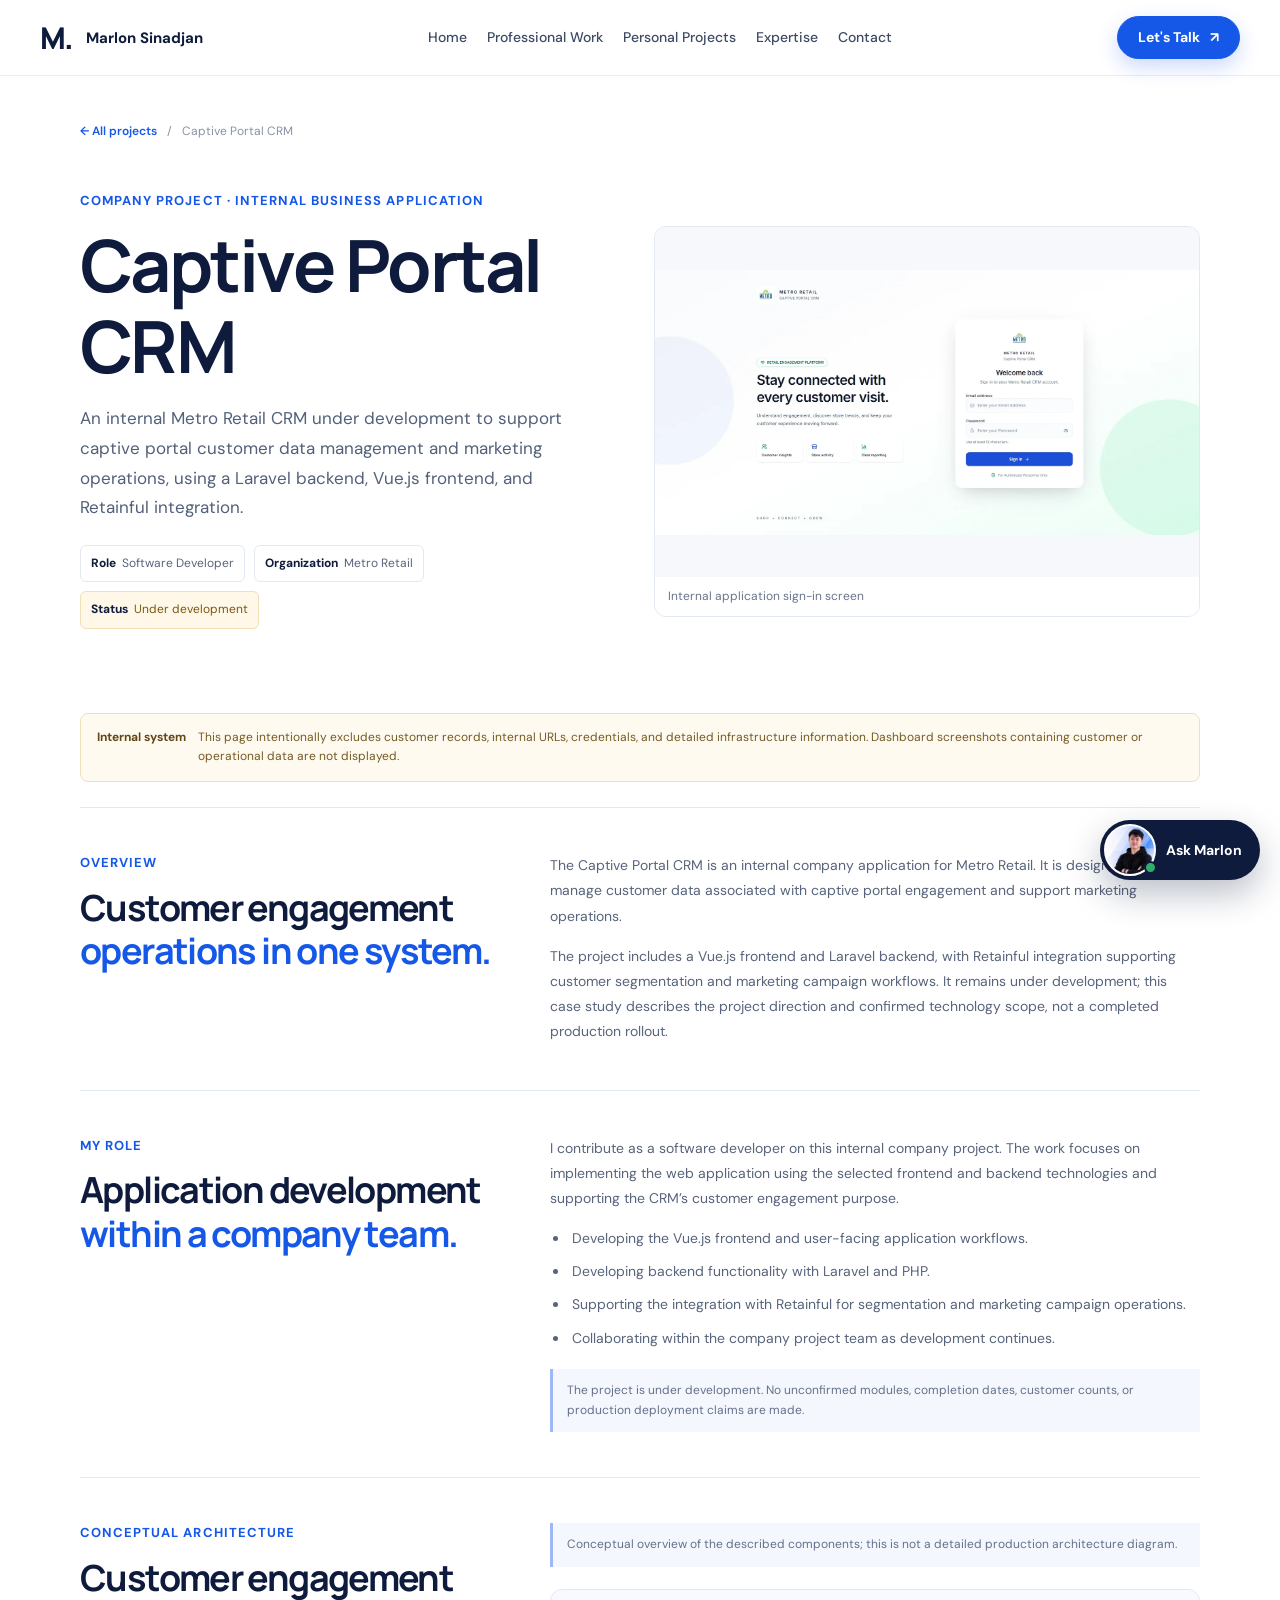
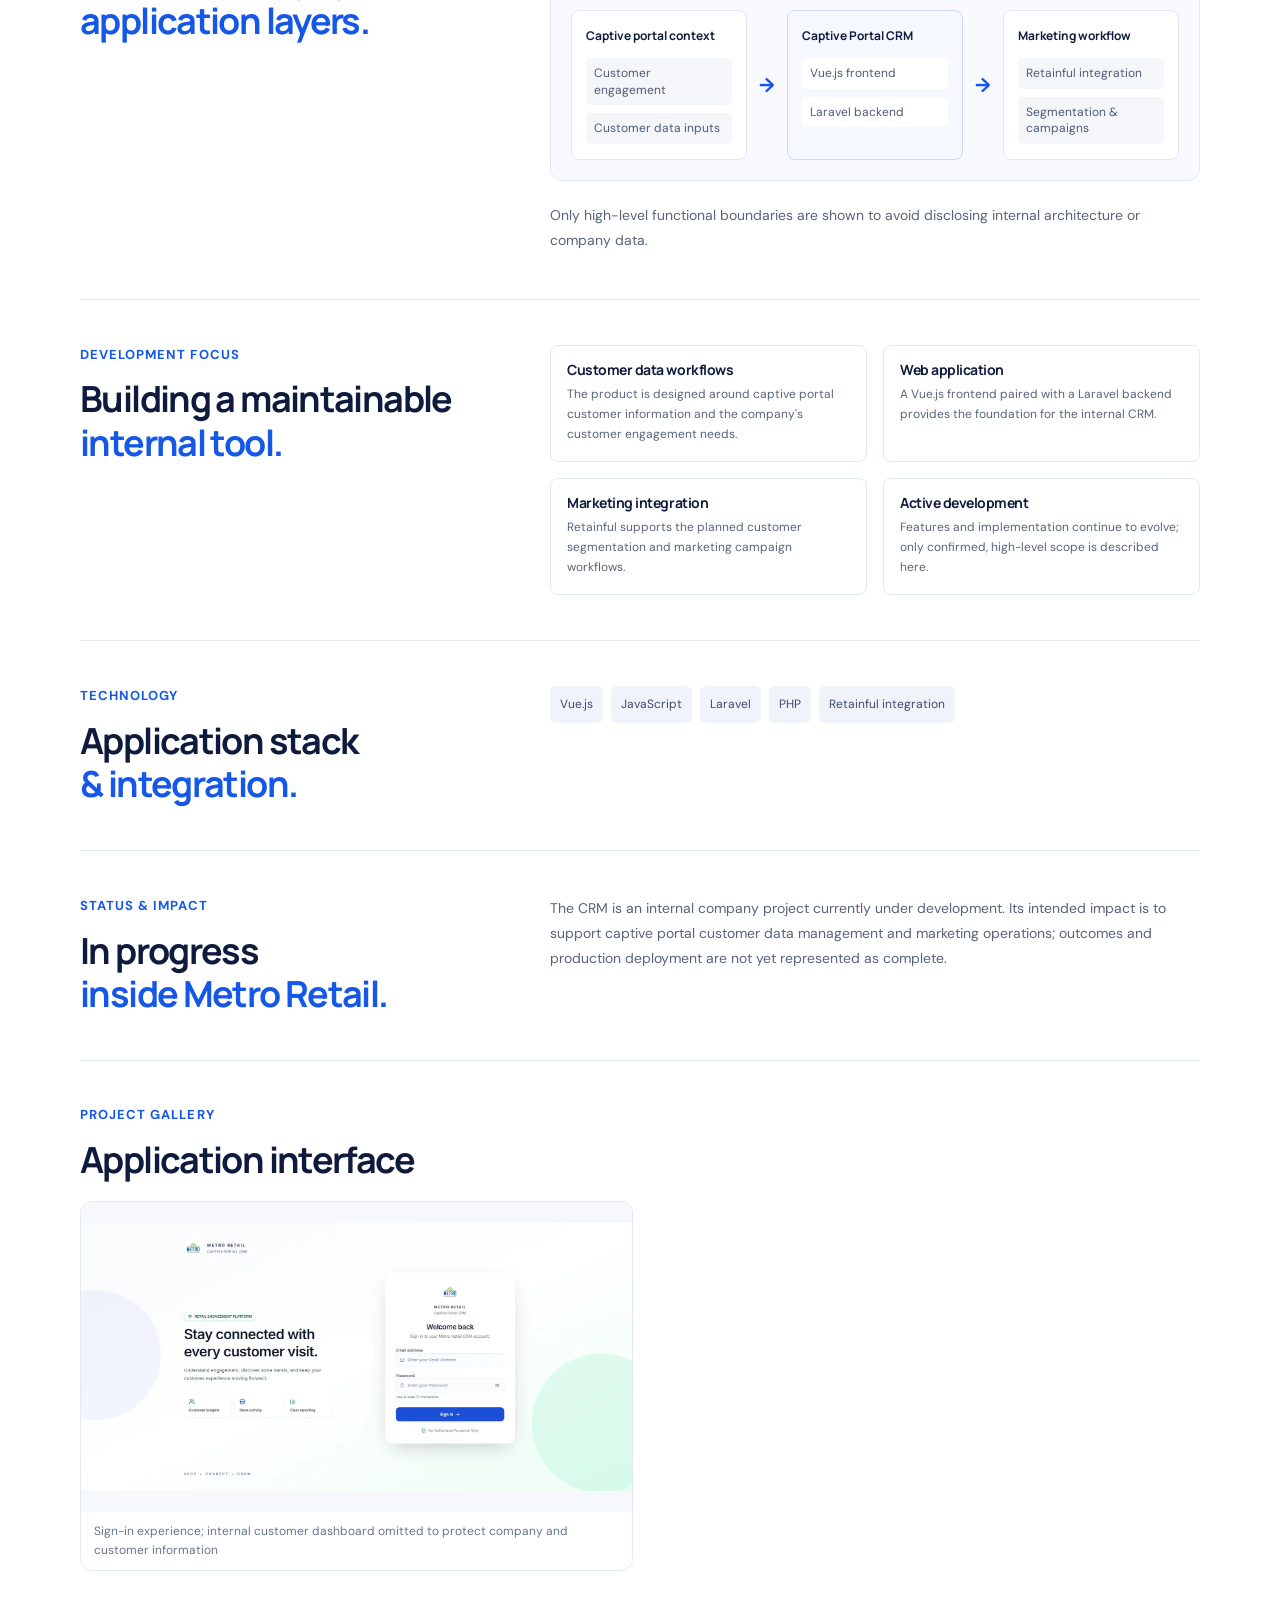
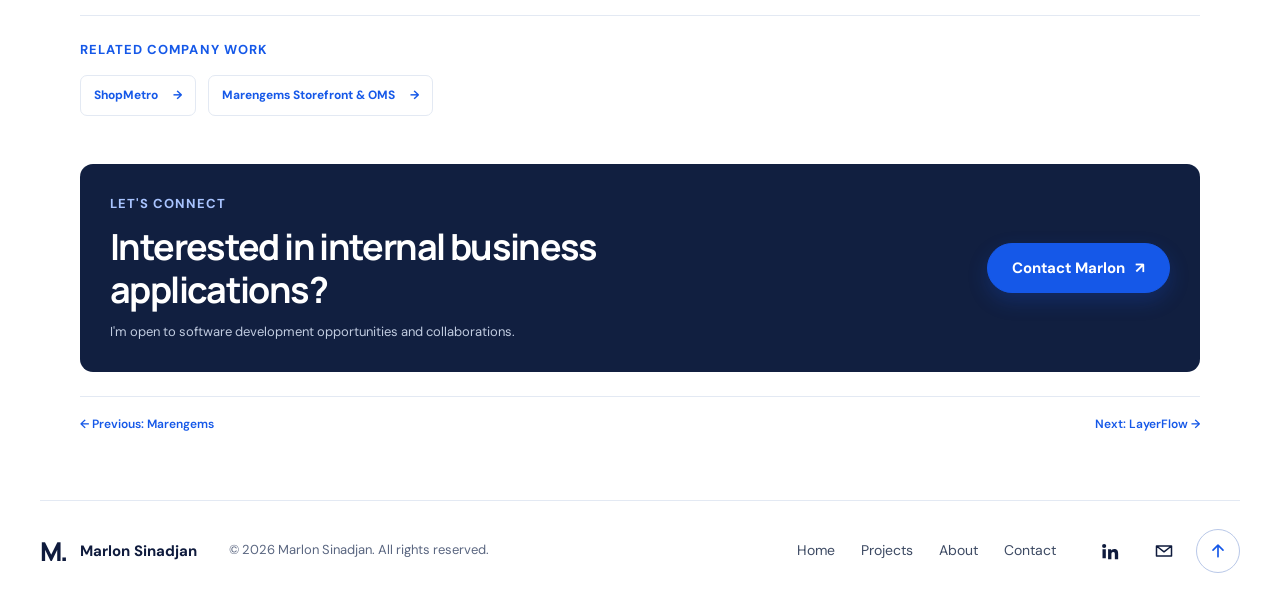
==== commit 437f21a5: "Add "Ask Marlon" portfolio assistant with predefined answers Co-Authored-By: Claude Opus 5.5 <norepl" ====
--- a/projects/captive-portal-crm.html
+++ b/projects/captive-portal-crm.html
@@ -23,6 +23,6 @@
     <section class="case-section"><div class="case-section-label"><p class="eyebrow">Status &amp; impact</p><h2>In progress<br><span>inside Metro Retail.</span></h2></div><div class="case-section-body"><p>The CRM is an internal company project currently under development. Its intended impact is to support captive portal customer data management and marketing operations; outcomes and production deployment are not yet represented as complete.</p></div></section>
     <section class="case-gallery-section"><p class="eyebrow">Project gallery</p><h2>Application interface</h2><div class="case-gallery"><figure><img src="../assets/images/projects/crm-captive-portal-login.webp" width="1600" height="779" decoding="async" alt="Captive Portal CRM login interface without user data" loading="lazy"><figcaption>Sign-in experience; internal customer dashboard omitted to protect company and customer information</figcaption></figure></div></section>
     <section class="related-projects"><p class="eyebrow">Related company work</p><a href="shopmetro.html">ShopMetro <span aria-hidden="true">→</span></a><a href="marengems.html">Marengems Storefront &amp; OMS <span aria-hidden="true">→</span></a></section><section class="case-cta"><div><p class="eyebrow">Let's connect</p><h2>Interested in internal business applications?</h2><p>I'm open to software development opportunities and collaborations.</p></div><a class="button" href="../index.html#contact">Contact Marlon <span aria-hidden="true">↗</span></a></section><nav class="case-pagination" aria-label="Related case studies"><a href="marengems.html">← Previous: Marengems</a><a href="layerflow.html">Next: LayerFlow →</a></nav>
-  </main><footer class="footer wrap"><a class="brand" href="../index.html#home" aria-label="Marlon Sinadjan, home"><span class="monogram" aria-hidden="true">M.</span><span>Marlon Sinadjan</span></a><p class="copyright">© 2026 Marlon Sinadjan. All rights reserved.</p><nav class="footer-links" aria-label="Footer"><a href="../index.html#home">Home</a><a href="../index.html#projects">Projects</a><a href="../index.html#about">About</a><a href="../index.html#contact">Contact</a></nav><div class="footer-social"><a href="https://www.linkedin.com/in/marlon-sinadjan-057580258" target="_blank" rel="noopener" aria-label="LinkedIn"><svg viewBox="0 0 24 24" aria-hidden="true"><path fill="currentColor" d="M4.98 3.5a2.5 2.5 0 1 1 0 5 2.5 2.5 0 0 1 0-5zM3 9.75h4v11H3v-11zm6.5 0h3.8v1.5h.1c.5-.9 1.8-1.8 3.7-1.8 4 0 4.7 2.6 4.7 6v6.3h-4v-5.6c0-1.3 0-3-1.9-3s-2.2 1.4-2.2 2.9v5.7h-4v-11z"/></svg></a><a href="mailto:sinadjanbit2@gmail.com" aria-label="Email"><svg viewBox="0 0 24 24" aria-hidden="true"><path d="M3 6h18v12H3zM3 6l9 7 9-7" fill="none" stroke="currentColor" stroke-width="1.8" stroke-linejoin="round"/></svg></a><a class="to-top" href="#top" aria-label="Back to top"><svg viewBox="0 0 24 24" aria-hidden="true"><path d="M12 19V5m-6 6 6-6 6 6" fill="none" stroke="currentColor" stroke-width="2" stroke-linecap="round" stroke-linejoin="round"/></svg></a></div></footer><script src="../main.js" defer></script>
+  </main><footer class="footer wrap"><a class="brand" href="../index.html#home" aria-label="Marlon Sinadjan, home"><span class="monogram" aria-hidden="true">M.</span><span>Marlon Sinadjan</span></a><p class="copyright">© 2026 Marlon Sinadjan. All rights reserved.</p><nav class="footer-links" aria-label="Footer"><a href="../index.html#home">Home</a><a href="../index.html#projects">Projects</a><a href="../index.html#about">About</a><a href="../index.html#contact">Contact</a></nav><div class="footer-social"><a href="https://www.linkedin.com/in/marlon-sinadjan-057580258" target="_blank" rel="noopener" aria-label="LinkedIn"><svg viewBox="0 0 24 24" aria-hidden="true"><path fill="currentColor" d="M4.98 3.5a2.5 2.5 0 1 1 0 5 2.5 2.5 0 0 1 0-5zM3 9.75h4v11H3v-11zm6.5 0h3.8v1.5h.1c.5-.9 1.8-1.8 3.7-1.8 4 0 4.7 2.6 4.7 6v6.3h-4v-5.6c0-1.3 0-3-1.9-3s-2.2 1.4-2.2 2.9v5.7h-4v-11z"/></svg></a><a href="mailto:sinadjanbit2@gmail.com" aria-label="Email"><svg viewBox="0 0 24 24" aria-hidden="true"><path d="M3 6h18v12H3zM3 6l9 7 9-7" fill="none" stroke="currentColor" stroke-width="1.8" stroke-linejoin="round"/></svg></a><a class="to-top" href="#top" aria-label="Back to top"><svg viewBox="0 0 24 24" aria-hidden="true"><path d="M12 19V5m-6 6 6-6 6 6" fill="none" stroke="currentColor" stroke-width="2" stroke-linecap="round" stroke-linejoin="round"/></svg></a></div></footer><script src="../main.js" defer></script><script src="../assistant.js" defer></script>
 </body></html>
 
--- a/style.css
+++ b/style.css
@@ -407,3 +407,82 @@
   *, *::before, *::after { animation-duration: .01ms !important; transition-duration: .01ms !important; }
   .js .reveal { opacity: 1; transform: none; }
 }
+
+/* =========================================================
+   Assistant ("Ask Marlon")
+   ========================================================= */
+.ask { position: fixed; right: 20px; bottom: 20px; z-index: 45; display: flex; flex-direction: column; align-items: flex-end; gap: 12px; font-family: var(--font); }
+.ask-launcher {
+  position: relative; display: flex; align-items: center; gap: 10px;
+  padding: 4px 18px 4px 4px; border: 0; border-radius: 999px; cursor: pointer;
+  background: var(--ink); color: #fff; box-shadow: 0 14px 34px rgba(15, 27, 61, .28);
+  font: 700 14px var(--font); transition: transform .2s, box-shadow .2s;
+}
+.ask-launcher:hover { transform: translateY(-2px); box-shadow: 0 18px 40px rgba(15, 27, 61, .34); }
+.ask-launcher img { width: 52px; height: 52px; border-radius: 50%; object-fit: cover; object-position: 55% 12%; background: var(--blue-soft); border: 2px solid #fff; }
+.ask-online { position: absolute; left: 44px; bottom: 6px; width: 13px; height: 13px; border-radius: 50%; background: var(--green); border: 2px solid var(--ink); }
+.ask-launcher:not(.no-wave) img { animation: ask-wave 3.2s ease-in-out 2s 2; }
+.ask.is-open .ask-label { display: none; }
+.ask.is-open .ask-launcher { padding-right: 4px; }
+@keyframes ask-wave { 0%, 100% { transform: rotate(0); } 10% { transform: rotate(-10deg); } 20% { transform: rotate(8deg); } 30% { transform: rotate(-6deg); } 40% { transform: rotate(0); } }
+
+.ask-bubble {
+  position: relative; max-width: 240px; padding: 12px 34px 12px 14px;
+  border-radius: 14px 14px 4px 14px; background: #fff; box-shadow: var(--shadow); border: 1px solid var(--line);
+  animation: ask-pop .35s ease-out;
+}
+.ask-bubble p { margin: 0; font-size: 14px; line-height: 1.45; cursor: pointer; }
+.ask-bubble-close { position: absolute; top: 4px; right: 4px; width: 28px; height: 28px; border: 0; border-radius: 50%; background: transparent; color: var(--muted); font-size: 18px; cursor: pointer; }
+.ask-bubble-close:hover { background: var(--soft); }
+@keyframes ask-pop { from { opacity: 0; transform: translateY(8px) scale(.96); } to { opacity: 1; transform: none; } }
+
+.ask-panel {
+  width: 380px; height: min(560px, calc(100vh - 120px)); display: flex; flex-direction: column;
+  border-radius: 20px; overflow: hidden; background: #fff; border: 1px solid var(--line);
+  box-shadow: 0 24px 60px rgba(15, 27, 61, .22); animation: ask-pop .25s ease-out;
+}
+.ask-panel[hidden], .ask-bubble[hidden] { display: none; }
+.ask-head { display: flex; align-items: center; gap: 12px; padding: 14px 12px 14px 16px; color: #fff; background: linear-gradient(120deg, #0a1633, #163a8a); }
+.ask-head img { width: 40px; height: 40px; border-radius: 50%; object-fit: cover; object-position: 55% 12%; border: 2px solid rgba(255, 255, 255, .7); background: var(--blue-soft); }
+.ask-head div { display: grid; flex: 1; line-height: 1.3; }
+.ask-head strong { font-family: var(--display); font-size: 15px; }
+.ask-head span { font-size: 12px; color: #c8d4ea; }
+.ask-close { display: grid; place-items: center; width: 40px; height: 40px; border: 0; border-radius: 50%; background: transparent; color: #fff; cursor: pointer; }
+.ask-close:hover { background: rgba(255, 255, 255, .12); }
+.ask-close svg { width: 20px; height: 20px; }
+
+.ask-log { flex: 1; overflow-y: auto; padding: 16px 14px; display: flex; flex-direction: column; gap: 10px; background: var(--soft); overscroll-behavior: contain; }
+.ask-msg { max-width: 88%; padding: 10px 13px; font-size: 14px; line-height: 1.55; border-radius: 14px; word-wrap: break-word; }
+.ask-bot { align-self: flex-start; background: #fff; color: var(--ink); border: 1px solid var(--line); border-bottom-left-radius: 4px; }
+.ask-user { align-self: flex-end; background: var(--blue); color: #fff; border-bottom-right-radius: 4px; }
+.ask-bot a { color: var(--blue); font-weight: 700; }
+.ask-typing { display: flex; gap: 4px; padding: 13px 14px; }
+.ask-typing span { width: 7px; height: 7px; border-radius: 50%; background: #9daac0; animation: ask-dot 1s infinite ease-in-out; }
+.ask-typing span:nth-child(2) { animation-delay: .15s; }
+.ask-typing span:nth-child(3) { animation-delay: .3s; }
+@keyframes ask-dot { 0%, 80%, 100% { opacity: .35; transform: translateY(0); } 40% { opacity: 1; transform: translateY(-3px); } }
+.ask-chips { display: flex; flex-wrap: wrap; gap: 8px; }
+.ask-chip { min-height: 36px; padding: 7px 13px; border: 1px solid #b9c8e8; border-radius: 999px; background: #fff; color: var(--blue); font: 600 13px var(--font); cursor: pointer; transition: background .2s, border-color .2s; }
+.ask-chip:hover { background: var(--blue-soft); border-color: var(--blue); }
+
+.ask-form { display: flex; gap: 8px; padding: 12px; border-top: 1px solid var(--line); background: #fff; }
+.ask-form input { flex: 1; min-width: 0; height: 44px; padding: 0 14px; border: 1px solid #cdd6e6; border-radius: 999px; font: 15px var(--font); color: var(--ink); }
+.ask-form input:focus { outline: none; border-color: var(--blue); box-shadow: 0 0 0 3px rgba(21, 88, 232, .15); }
+.ask-form button { display: grid; place-items: center; width: 44px; height: 44px; flex: none; border: 0; border-radius: 50%; background: var(--blue); color: #fff; cursor: pointer; }
+.ask-form button:hover { background: var(--blue-dark); }
+.ask-form svg { width: 20px; height: 20px; }
+
+@media (max-width: 720px) {
+  .ask { right: 14px; bottom: 14px; }
+  .ask-launcher { padding-right: 4px; }
+  .ask-label { display: none; }
+  .ask-launcher img { width: 50px; height: 50px; }
+  .ask-online { left: 42px; }
+  .ask.is-open { left: 0; right: 0; bottom: 0; }
+  .ask.is-open .ask-launcher { display: none; }
+  .ask-panel { width: 100%; height: min(78vh, 620px); border-radius: 20px 20px 0 0; border-bottom: 0; }
+  .ask-form input { font-size: 16px; }
+}
+@media (prefers-reduced-motion: reduce) {
+  .ask-launcher img, .ask-bubble, .ask-panel, .ask-typing span { animation: none !important; }
+}
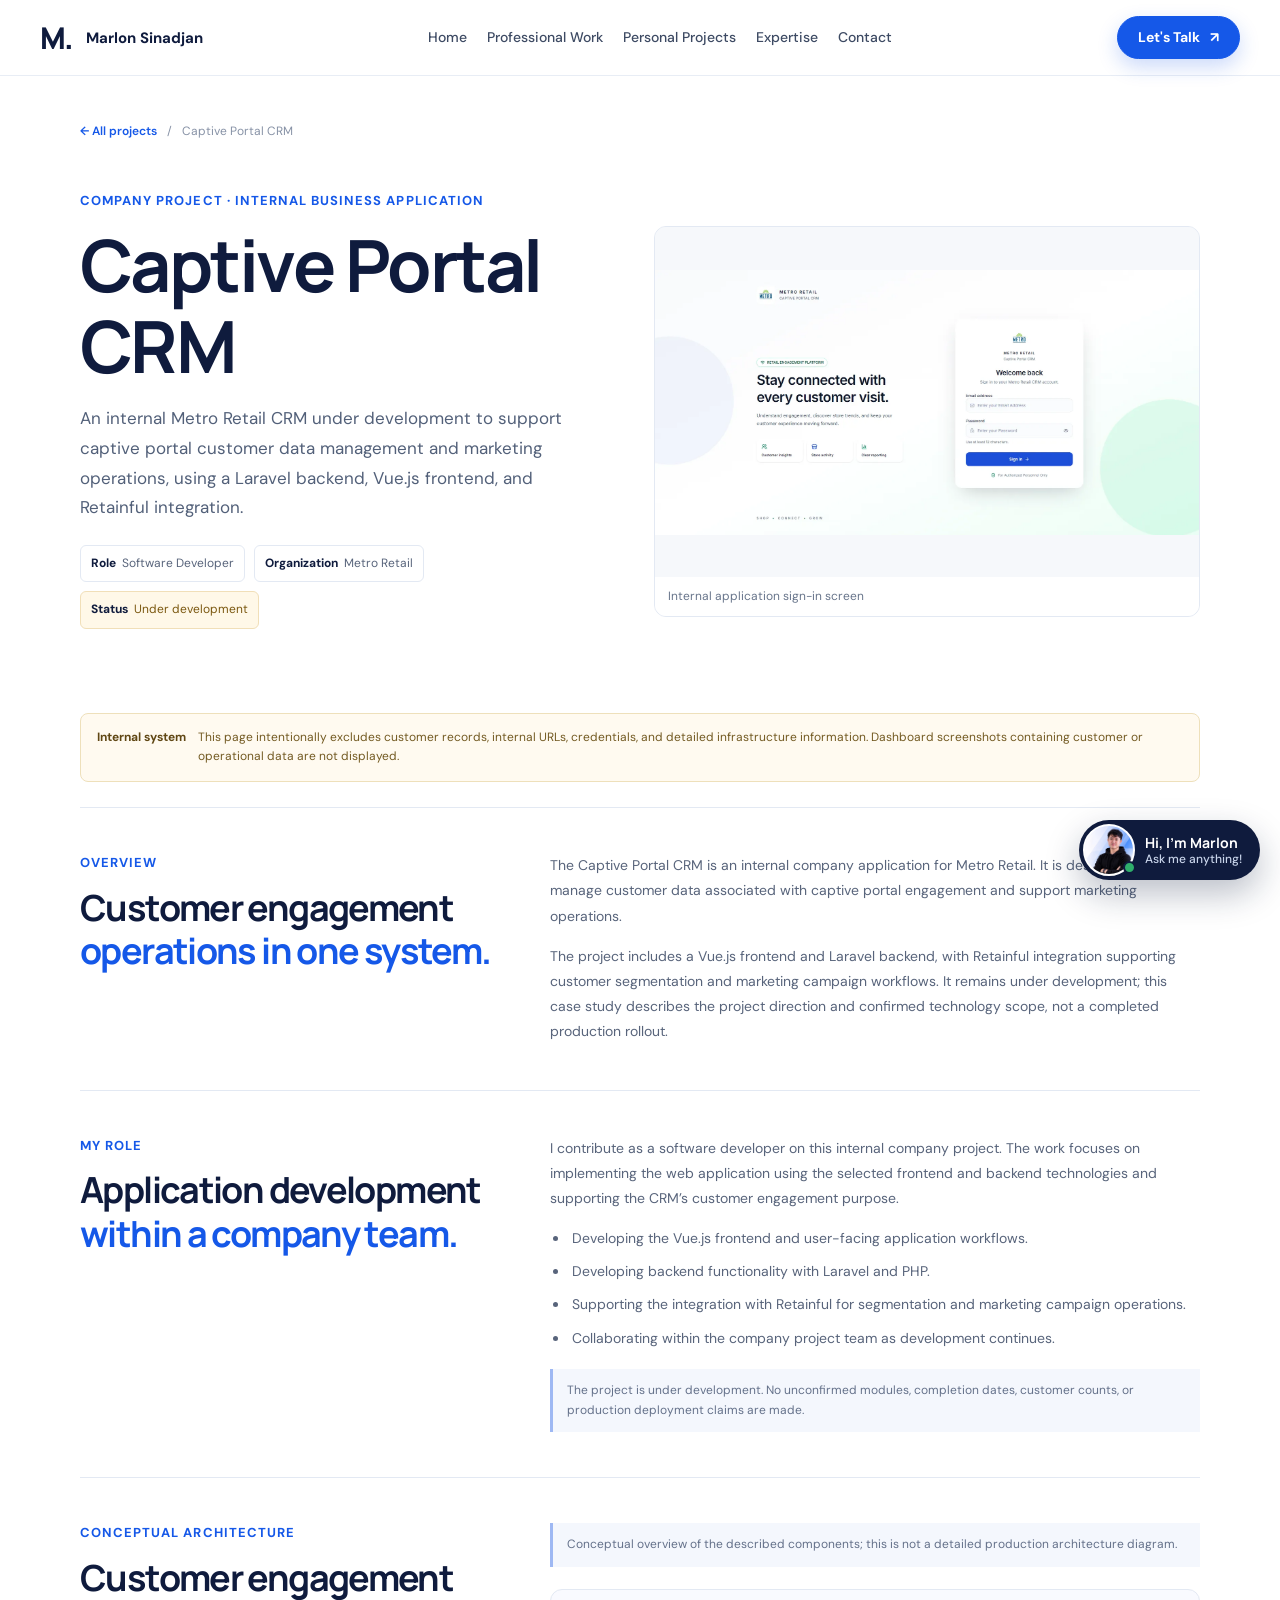
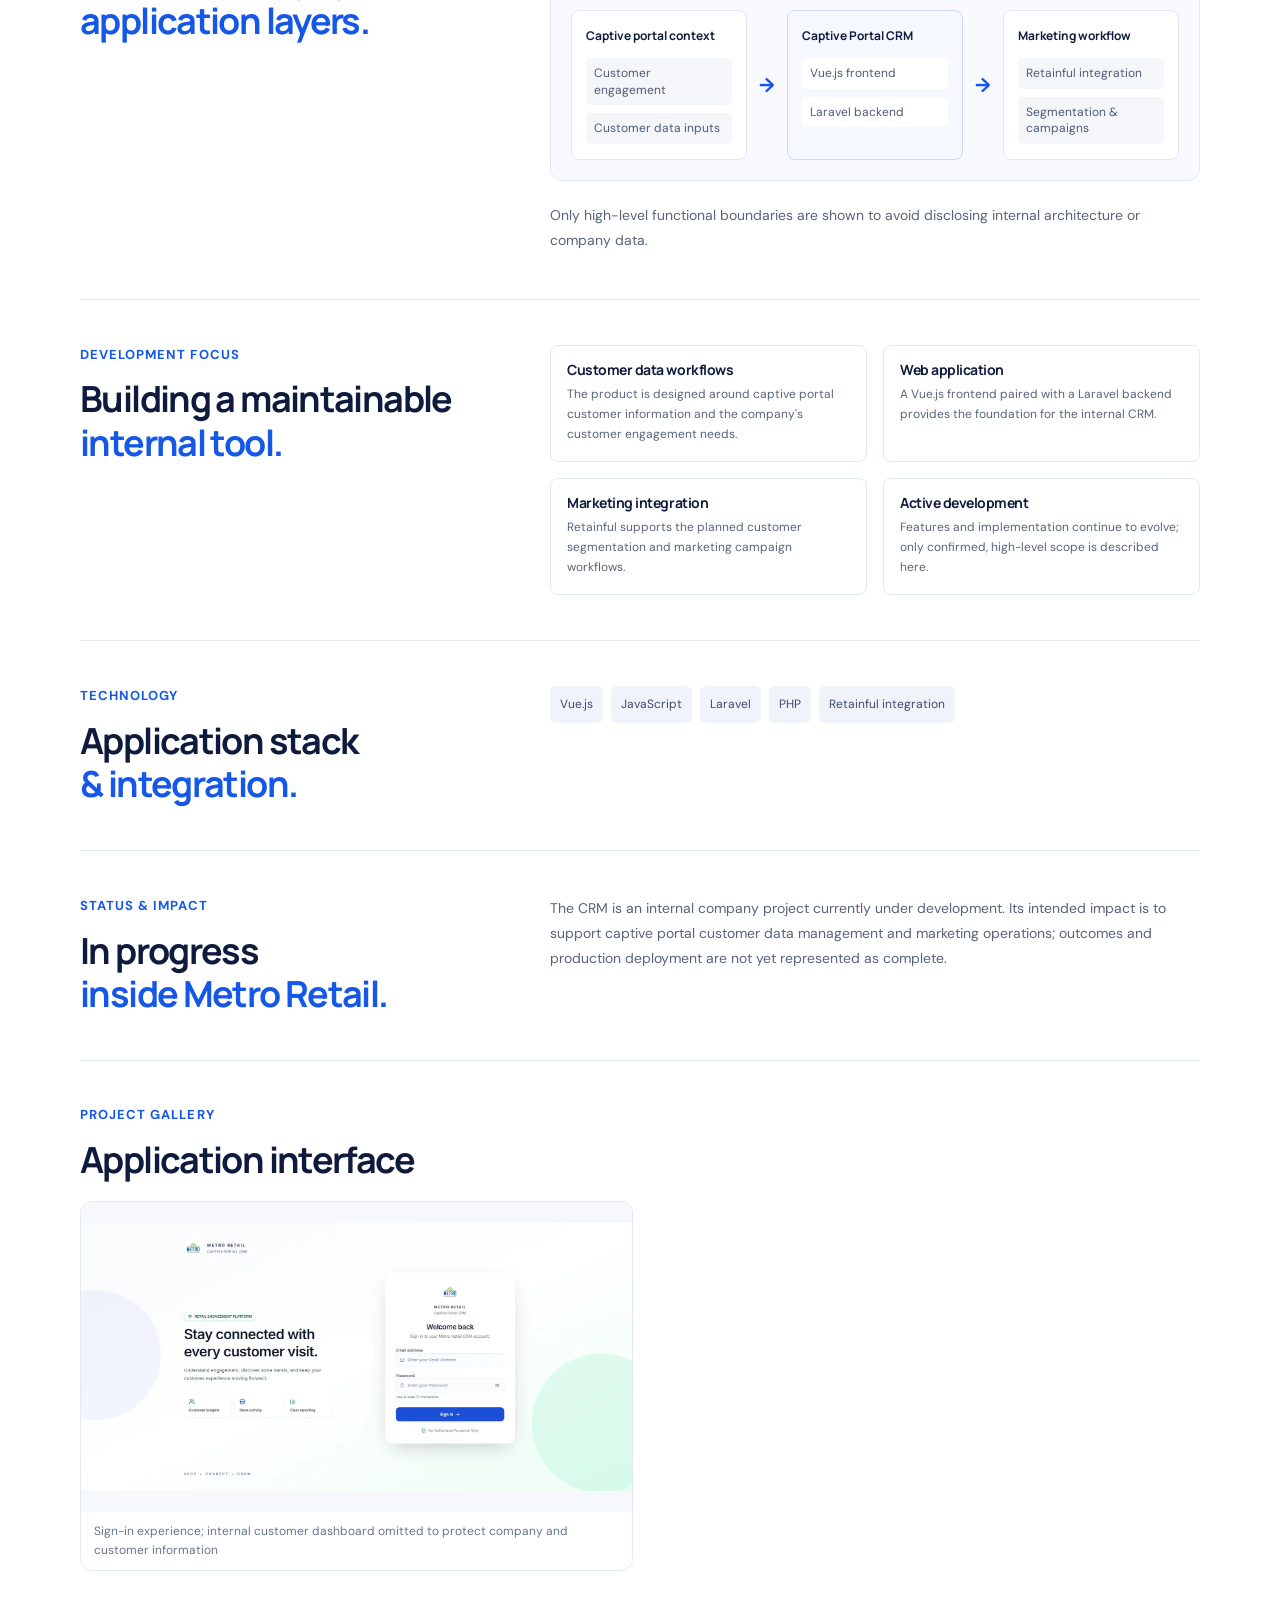
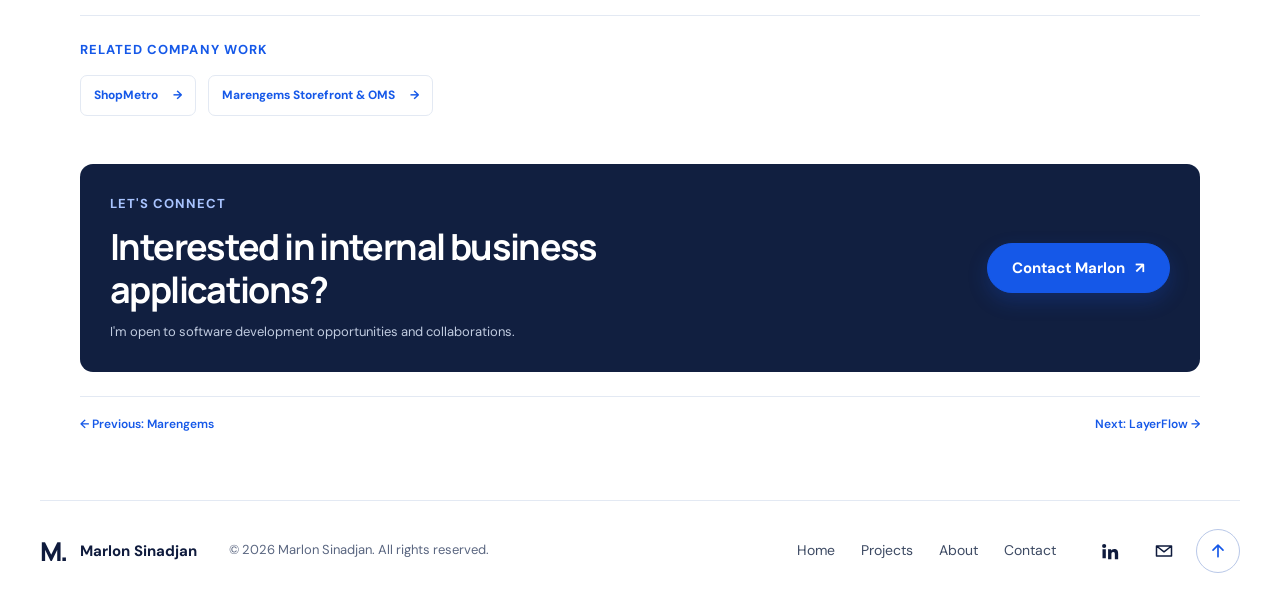
==== commit 7cf38a08: "Use clean extensionless URLs for case study pages GitHub Pages serves foo.html at /foo, so drop .htm" ====
--- a/projects/captive-portal-crm.html
+++ b/projects/captive-portal-crm.html
@@ -4,15 +4,15 @@
   <meta name="description" content="Captive Portal CRM case study: an internal Metro Retail CRM under development with Vue.js, Laravel, and Retainful integration.">
   <meta property="og:title" content="Captive Portal CRM — Marlon Sinadjan Case Study"><meta property="og:description" content="Internal business application development for captive portal customer data and marketing operations."><meta property="og:type" content="article">
   <title>Captive Portal CRM Case Study — Marlon Sinadjan</title>
-  <link rel="canonical" href="https://suigeneris1224.github.io/marlon-s_portfolio/projects/captive-portal-crm.html">
-  <meta property="og:url" content="https://suigeneris1224.github.io/marlon-s_portfolio/projects/captive-portal-crm.html"><meta property="og:image" content="https://suigeneris1224.github.io/marlon-s_portfolio/assets/images/projects/crm-captive-portal-login.webp"><meta name="twitter:card" content="summary_large_image"><meta name="theme-color" content="#1558e8">
+  <link rel="canonical" href="https://suigeneris1224.github.io/marlon-s_portfolio/projects/captive-portal-crm">
+  <meta property="og:url" content="https://suigeneris1224.github.io/marlon-s_portfolio/projects/captive-portal-crm"><meta property="og:image" content="https://suigeneris1224.github.io/marlon-s_portfolio/assets/images/projects/crm-captive-portal-login.webp"><meta name="twitter:card" content="summary_large_image"><meta name="theme-color" content="#1558e8">
   <link rel="icon" href="../favicon.svg" type="image/svg+xml">
-  <script type="application/ld+json">[{"@context": "https://schema.org", "@type": "CreativeWork", "name": "Captive Portal CRM case study", "description": "Captive Portal CRM case study: an internal Metro Retail CRM under development with Vue.js, Laravel, and Retainful integration.", "url": "https://suigeneris1224.github.io/marlon-s_portfolio/projects/captive-portal-crm.html", "image": "https://suigeneris1224.github.io/marlon-s_portfolio/assets/images/projects/crm-captive-portal-login.webp", "author": {"@type": "Person", "name": "Marlon Sinadjan", "url": "https://suigeneris1224.github.io/marlon-s_portfolio/"}}, {"@context": "https://schema.org", "@type": "BreadcrumbList", "itemListElement": [{"@type": "ListItem", "position": 1, "name": "Home", "item": "https://suigeneris1224.github.io/marlon-s_portfolio/"}, {"@type": "ListItem", "position": 2, "name": "Projects", "item": "https://suigeneris1224.github.io/marlon-s_portfolio/#projects"}, {"@type": "ListItem", "position": 3, "name": "Captive Portal CRM", "item": "https://suigeneris1224.github.io/marlon-s_portfolio/projects/captive-portal-crm.html"}]}]</script>
+  <script type="application/ld+json">[{"@context": "https://schema.org", "@type": "CreativeWork", "name": "Captive Portal CRM case study", "description": "Captive Portal CRM case study: an internal Metro Retail CRM under development with Vue.js, Laravel, and Retainful integration.", "url": "https://suigeneris1224.github.io/marlon-s_portfolio/projects/captive-portal-crm", "image": "https://suigeneris1224.github.io/marlon-s_portfolio/assets/images/projects/crm-captive-portal-login.webp", "author": {"@type": "Person", "name": "Marlon Sinadjan", "url": "https://suigeneris1224.github.io/marlon-s_portfolio/"}}, {"@context": "https://schema.org", "@type": "BreadcrumbList", "itemListElement": [{"@type": "ListItem", "position": 1, "name": "Home", "item": "https://suigeneris1224.github.io/marlon-s_portfolio/"}, {"@type": "ListItem", "position": 2, "name": "Projects", "item": "https://suigeneris1224.github.io/marlon-s_portfolio/#projects"}, {"@type": "ListItem", "position": 3, "name": "Captive Portal CRM", "item": "https://suigeneris1224.github.io/marlon-s_portfolio/projects/captive-portal-crm"}]}]</script>
 <link rel="preconnect" href="https://fonts.googleapis.com"><link rel="preconnect" href="https://fonts.gstatic.com" crossorigin><link href="https://fonts.googleapis.com/css2?family=DM+Sans:wght@400;500;600;700&family=Manrope:wght@400;500;600;700;800&display=swap" rel="stylesheet"><link rel="stylesheet" href="../style.css"><link rel="stylesheet" href="case-study.css">
 </head><body>
   <a class="skip-link" href="#top">Skip to content</a>
-  <header class="site-header"><nav class="nav case-nav wrap" aria-label="Main navigation"><a class="brand" href="../index.html#home"><span class="monogram" aria-hidden="true">M.</span><span>Marlon Sinadjan</span></a><button class="menu-toggle" aria-expanded="false" aria-controls="nav-menu" aria-label="Open navigation"><span></span><span></span></button><ul class="nav-links" id="nav-menu"><li><a href="../index.html#home">Home</a></li><li><a href="../index.html#professional-projects">Professional Work</a></li><li><a href="../index.html#personal-projects">Personal Projects</a></li><li><a href="../index.html#expertise">Expertise</a></li><li><a href="../index.html#contact">Contact</a></li></ul><a class="button button-small nav-cta" href="../index.html#contact">Let's Talk <span aria-hidden="true">↗</span></a></nav></header>
-  <main class="case-main wrap" id="top"><nav class="breadcrumb" aria-label="Breadcrumb"><a href="../index.html#projects">← All projects</a><span>/</span><span>Captive Portal CRM</span></nav>
+  <header class="site-header"><nav class="nav case-nav wrap" aria-label="Main navigation"><a class="brand" href="../#home"><span class="monogram" aria-hidden="true">M.</span><span>Marlon Sinadjan</span></a><button class="menu-toggle" aria-expanded="false" aria-controls="nav-menu" aria-label="Open navigation"><span></span><span></span></button><ul class="nav-links" id="nav-menu"><li><a href="../#home">Home</a></li><li><a href="../#professional-projects">Professional Work</a></li><li><a href="../#personal-projects">Personal Projects</a></li><li><a href="../#expertise">Expertise</a></li><li><a href="../#contact">Contact</a></li></ul><a class="button button-small nav-cta" href="../#contact">Let's Talk <span aria-hidden="true">↗</span></a></nav></header>
+  <main class="case-main wrap" id="top"><nav class="breadcrumb" aria-label="Breadcrumb"><a href="../#projects">← All projects</a><span>/</span><span>Captive Portal CRM</span></nav>
     <section class="case-hero"><div class="case-title"><p class="eyebrow">Company project · Internal business application</p><h1>Captive Portal CRM</h1><p class="case-lead">An internal Metro Retail CRM under development to support captive portal customer data management and marketing operations, using a Laravel backend, Vue.js frontend, and Retainful integration.</p><div class="case-facts"><span><b>Role</b> Software Developer</span><span><b>Organization</b> Metro Retail</span><span class="status-pill"><b>Status</b> Under development</span></div></div><figure class="case-cover"><img src="../assets/images/projects/crm-captive-portal-login.webp" width="1600" height="779" decoding="async" alt="Captive Portal CRM sign-in interface"><figcaption>Internal application sign-in screen</figcaption></figure></section>
     <aside class="confidentiality-note"><strong>Internal system</strong><span>This page intentionally excludes customer records, internal URLs, credentials, and detailed infrastructure information. Dashboard screenshots containing customer or operational data are not displayed.</span></aside>
     <section class="case-section"><div class="case-section-label"><p class="eyebrow">Overview</p><h2>Customer engagement<br><span>operations in one system.</span></h2></div><div class="case-section-body"><p>The Captive Portal CRM is an internal company application for Metro Retail. It is designed to help manage customer data associated with captive portal engagement and support marketing operations.</p><p>The project includes a Vue.js frontend and Laravel backend, with Retainful integration supporting customer segmentation and marketing campaign workflows. It remains under development; this case study describes the project direction and confirmed technology scope, not a completed production rollout.</p></div></section>
@@ -22,7 +22,7 @@
     <section class="case-section"><div class="case-section-label"><p class="eyebrow">Technology</p><h2>Application stack<br><span>&amp; integration.</span></h2></div><div class="case-section-body"><div class="tag-list case-tech"><span>Vue.js</span><span>JavaScript</span><span>Laravel</span><span>PHP</span><span>Retainful integration</span></div></div></section>
     <section class="case-section"><div class="case-section-label"><p class="eyebrow">Status &amp; impact</p><h2>In progress<br><span>inside Metro Retail.</span></h2></div><div class="case-section-body"><p>The CRM is an internal company project currently under development. Its intended impact is to support captive portal customer data management and marketing operations; outcomes and production deployment are not yet represented as complete.</p></div></section>
     <section class="case-gallery-section"><p class="eyebrow">Project gallery</p><h2>Application interface</h2><div class="case-gallery"><figure><img src="../assets/images/projects/crm-captive-portal-login.webp" width="1600" height="779" decoding="async" alt="Captive Portal CRM login interface without user data" loading="lazy"><figcaption>Sign-in experience; internal customer dashboard omitted to protect company and customer information</figcaption></figure></div></section>
-    <section class="related-projects"><p class="eyebrow">Related company work</p><a href="shopmetro.html">ShopMetro <span aria-hidden="true">→</span></a><a href="marengems.html">Marengems Storefront &amp; OMS <span aria-hidden="true">→</span></a></section><section class="case-cta"><div><p class="eyebrow">Let's connect</p><h2>Interested in internal business applications?</h2><p>I'm open to software development opportunities and collaborations.</p></div><a class="button" href="../index.html#contact">Contact Marlon <span aria-hidden="true">↗</span></a></section><nav class="case-pagination" aria-label="Related case studies"><a href="marengems.html">← Previous: Marengems</a><a href="layerflow.html">Next: LayerFlow →</a></nav>
-  </main><footer class="footer wrap"><a class="brand" href="../index.html#home" aria-label="Marlon Sinadjan, home"><span class="monogram" aria-hidden="true">M.</span><span>Marlon Sinadjan</span></a><p class="copyright">© 2026 Marlon Sinadjan. All rights reserved.</p><nav class="footer-links" aria-label="Footer"><a href="../index.html#home">Home</a><a href="../index.html#projects">Projects</a><a href="../index.html#about">About</a><a href="../index.html#contact">Contact</a></nav><div class="footer-social"><a href="https://www.linkedin.com/in/marlon-sinadjan-057580258" target="_blank" rel="noopener" aria-label="LinkedIn"><svg viewBox="0 0 24 24" aria-hidden="true"><path fill="currentColor" d="M4.98 3.5a2.5 2.5 0 1 1 0 5 2.5 2.5 0 0 1 0-5zM3 9.75h4v11H3v-11zm6.5 0h3.8v1.5h.1c.5-.9 1.8-1.8 3.7-1.8 4 0 4.7 2.6 4.7 6v6.3h-4v-5.6c0-1.3 0-3-1.9-3s-2.2 1.4-2.2 2.9v5.7h-4v-11z"/></svg></a><a href="mailto:sinadjanbit2@gmail.com" aria-label="Email"><svg viewBox="0 0 24 24" aria-hidden="true"><path d="M3 6h18v12H3zM3 6l9 7 9-7" fill="none" stroke="currentColor" stroke-width="1.8" stroke-linejoin="round"/></svg></a><a class="to-top" href="#top" aria-label="Back to top"><svg viewBox="0 0 24 24" aria-hidden="true"><path d="M12 19V5m-6 6 6-6 6 6" fill="none" stroke="currentColor" stroke-width="2" stroke-linecap="round" stroke-linejoin="round"/></svg></a></div></footer><script src="../main.js" defer></script><script src="../assistant.js" defer></script>
+    <section class="related-projects"><p class="eyebrow">Related company work</p><a href="shopmetro">ShopMetro <span aria-hidden="true">→</span></a><a href="marengems">Marengems Storefront &amp; OMS <span aria-hidden="true">→</span></a></section><section class="case-cta"><div><p class="eyebrow">Let's connect</p><h2>Interested in internal business applications?</h2><p>I'm open to software development opportunities and collaborations.</p></div><a class="button" href="../#contact">Contact Marlon <span aria-hidden="true">↗</span></a></section><nav class="case-pagination" aria-label="Related case studies"><a href="marengems">← Previous: Marengems</a><a href="layerflow">Next: LayerFlow →</a></nav>
+  </main><footer class="footer wrap"><a class="brand" href="../#home" aria-label="Marlon Sinadjan, home"><span class="monogram" aria-hidden="true">M.</span><span>Marlon Sinadjan</span></a><p class="copyright">© 2026 Marlon Sinadjan. All rights reserved.</p><nav class="footer-links" aria-label="Footer"><a href="../#home">Home</a><a href="../#projects">Projects</a><a href="../#about">About</a><a href="../#contact">Contact</a></nav><div class="footer-social"><a href="https://www.linkedin.com/in/marlon-sinadjan-057580258" target="_blank" rel="noopener" aria-label="LinkedIn"><svg viewBox="0 0 24 24" aria-hidden="true"><path fill="currentColor" d="M4.98 3.5a2.5 2.5 0 1 1 0 5 2.5 2.5 0 0 1 0-5zM3 9.75h4v11H3v-11zm6.5 0h3.8v1.5h.1c.5-.9 1.8-1.8 3.7-1.8 4 0 4.7 2.6 4.7 6v6.3h-4v-5.6c0-1.3 0-3-1.9-3s-2.2 1.4-2.2 2.9v5.7h-4v-11z"/></svg></a><a href="mailto:sinadjanbit2@gmail.com" aria-label="Email"><svg viewBox="0 0 24 24" aria-hidden="true"><path d="M3 6h18v12H3zM3 6l9 7 9-7" fill="none" stroke="currentColor" stroke-width="1.8" stroke-linejoin="round"/></svg></a><a class="to-top" href="#top" aria-label="Back to top"><svg viewBox="0 0 24 24" aria-hidden="true"><path d="M12 19V5m-6 6 6-6 6 6" fill="none" stroke="currentColor" stroke-width="2" stroke-linecap="round" stroke-linejoin="round"/></svg></a></div></footer><script src="../main.js" defer></script><script src="../assistant.js" defer></script>
 </body></html>
 
--- a/style.css
+++ b/style.css
@@ -422,6 +422,9 @@
 .ask-launcher img { width: 52px; height: 52px; border-radius: 50%; object-fit: cover; object-position: 55% 12%; background: var(--blue-soft); border: 2px solid #fff; }
 .ask-online { position: absolute; left: 44px; bottom: 6px; width: 13px; height: 13px; border-radius: 50%; background: var(--green); border: 2px solid var(--ink); }
 .ask-launcher:not(.no-wave) img { animation: ask-wave 3.2s ease-in-out 2s 2; }
+.ask-label { display: grid; line-height: 1.2; text-align: left; }
+.ask-label strong { font: 700 14px var(--display); }
+.ask-label small { font-size: 12px; font-weight: 500; color: #c8d4ea; }
 .ask.is-open .ask-label { display: none; }
 .ask.is-open .ask-launcher { padding-right: 4px; }
 @keyframes ask-wave { 0%, 100% { transform: rotate(0); } 10% { transform: rotate(-10deg); } 20% { transform: rotate(8deg); } 30% { transform: rotate(-6deg); } 40% { transform: rotate(0); } }
@@ -471,6 +474,7 @@
 .ask-form button { display: grid; place-items: center; width: 44px; height: 44px; flex: none; border: 0; border-radius: 50%; background: var(--blue); color: #fff; cursor: pointer; }
 .ask-form button:hover { background: var(--blue-dark); }
 .ask-form svg { width: 20px; height: 20px; }
+.ask-note { margin: 0; padding: 0 12px 10px; background: #fff; color: var(--muted); font-size: 11.5px; text-align: center; }
 
 @media (max-width: 720px) {
   .ask { right: 14px; bottom: 14px; }
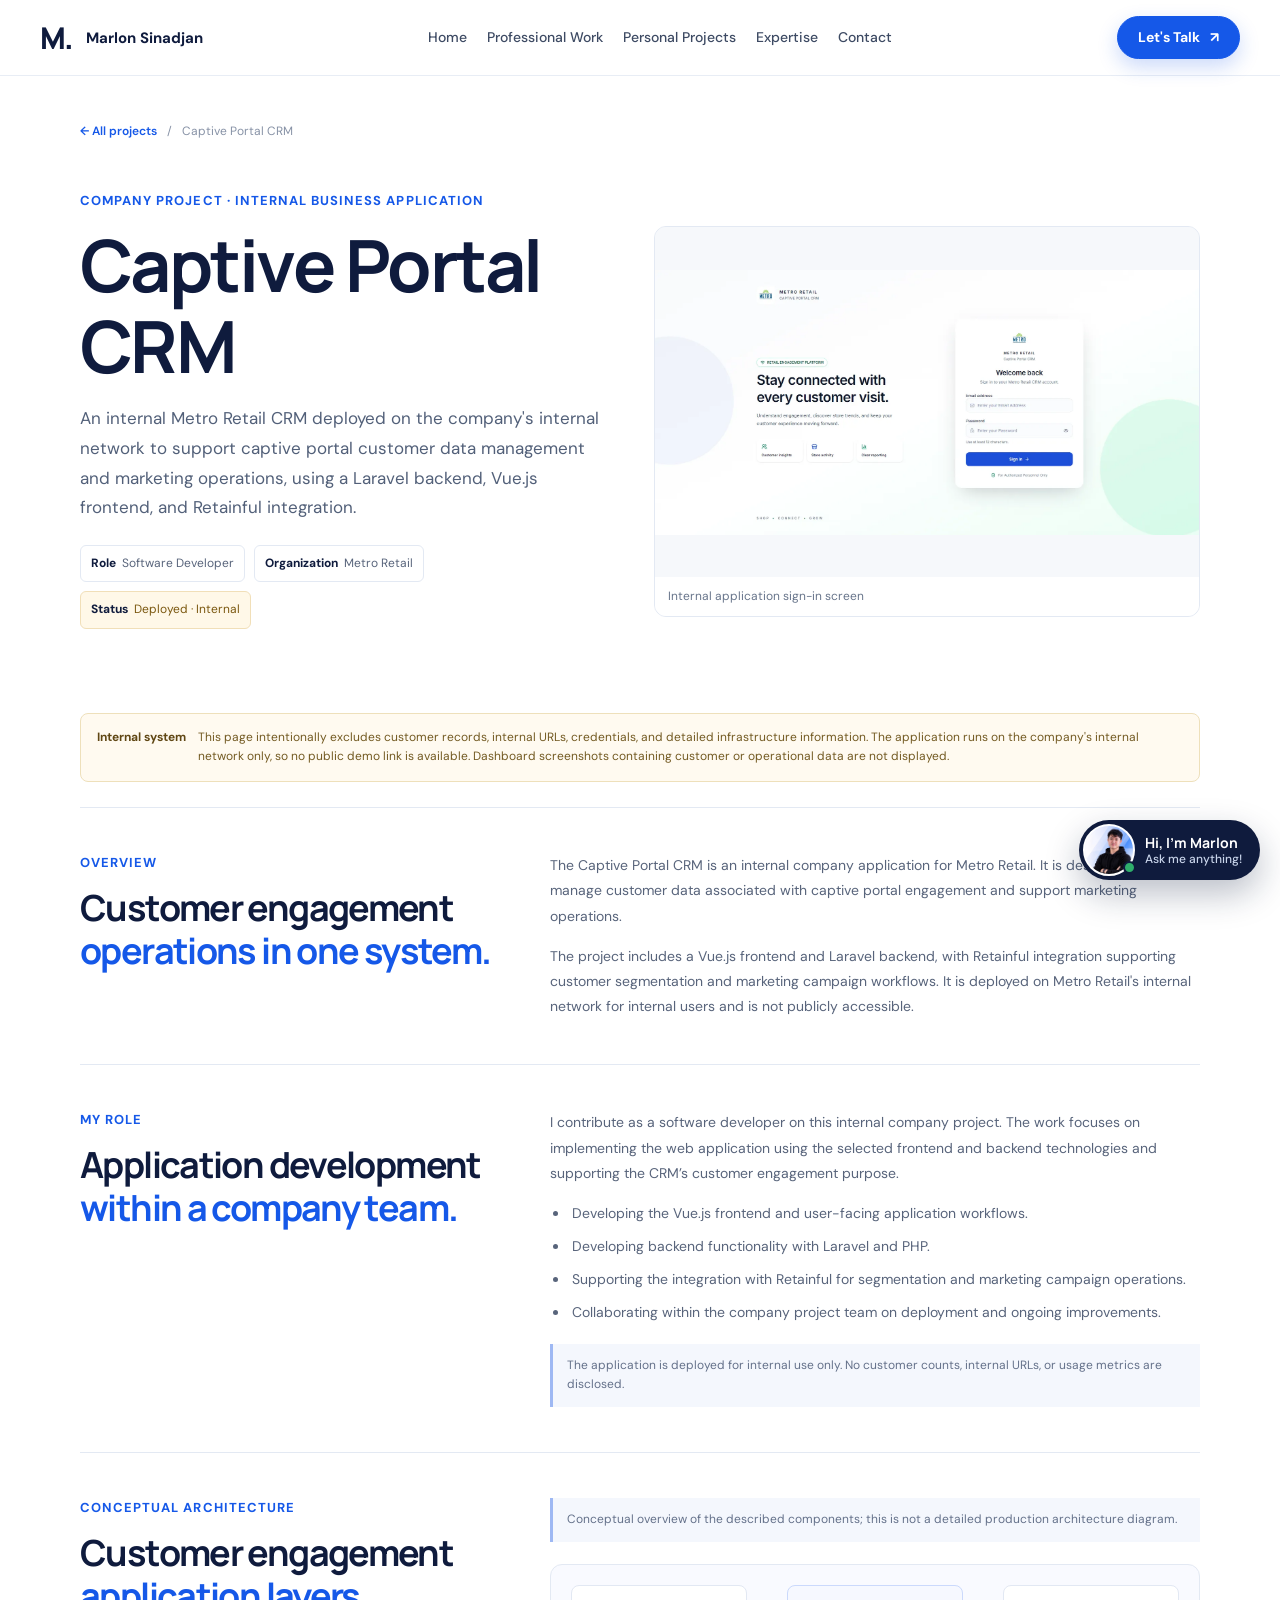
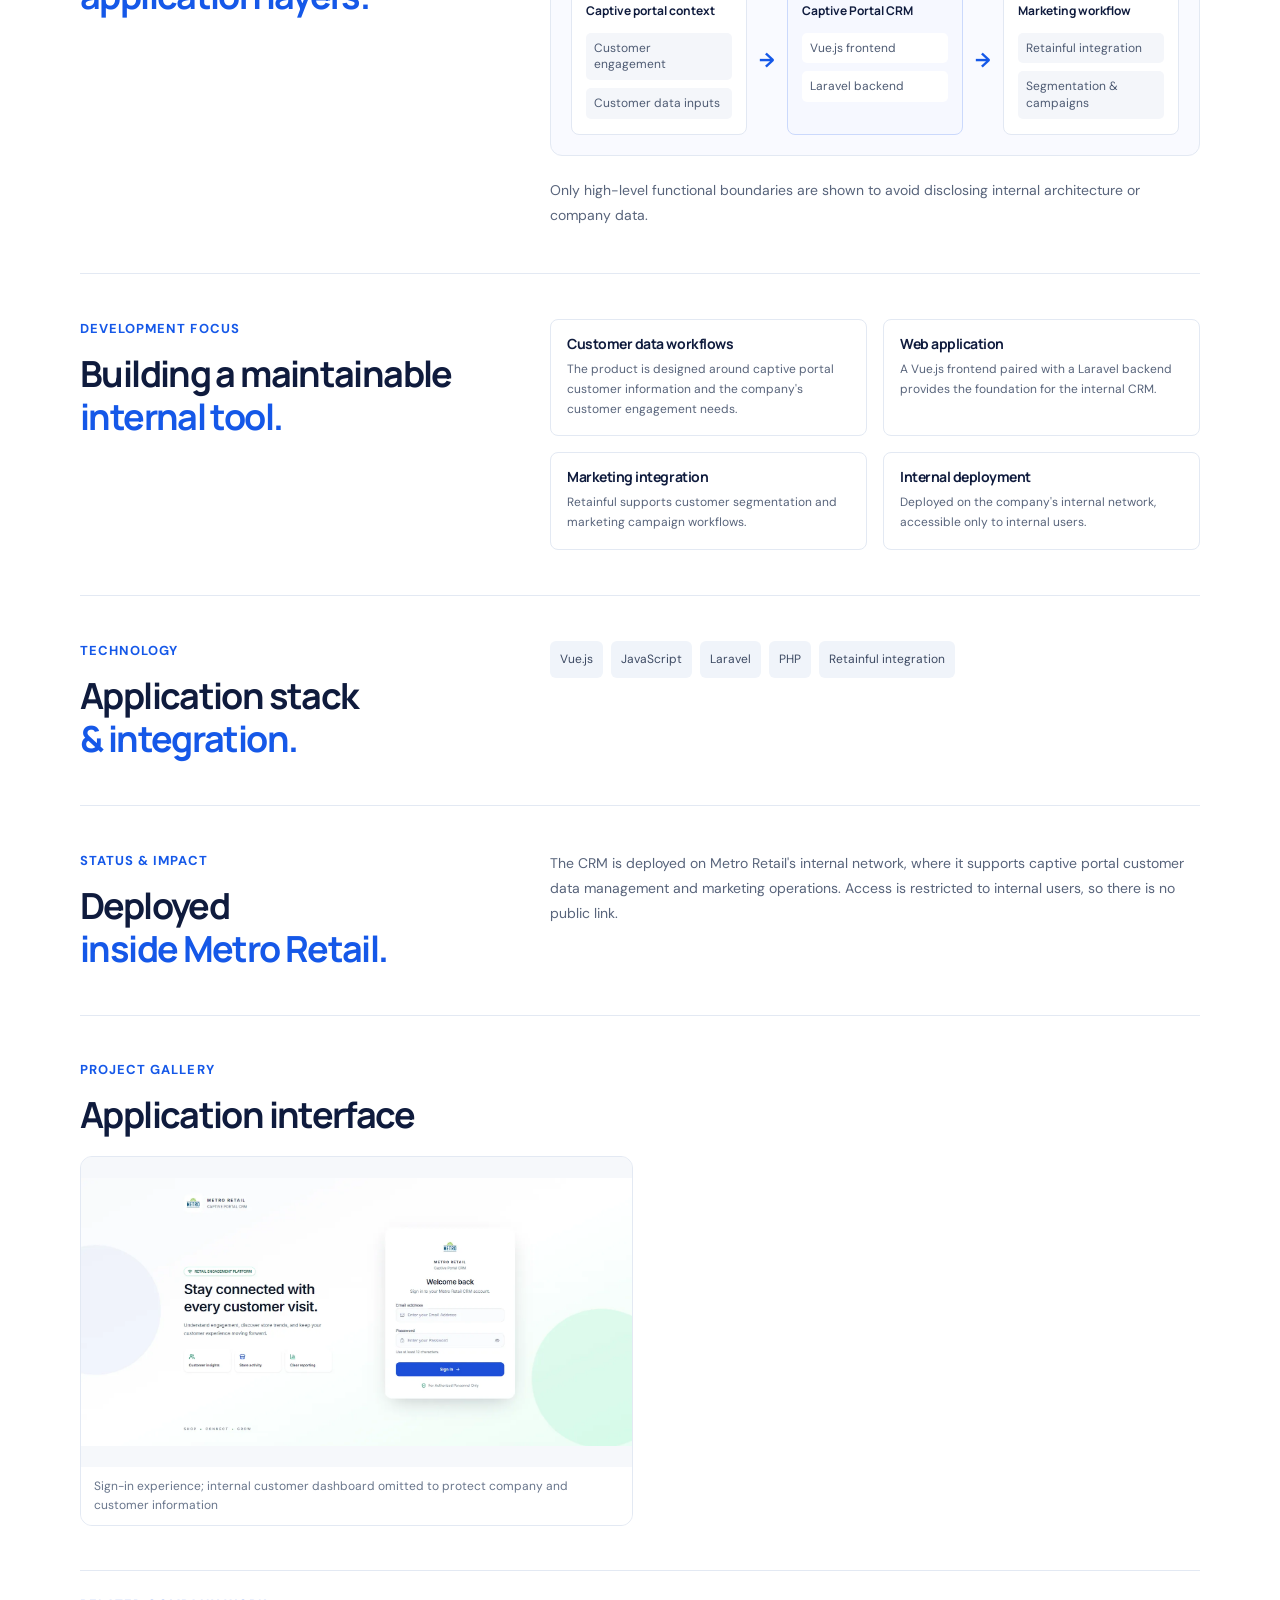
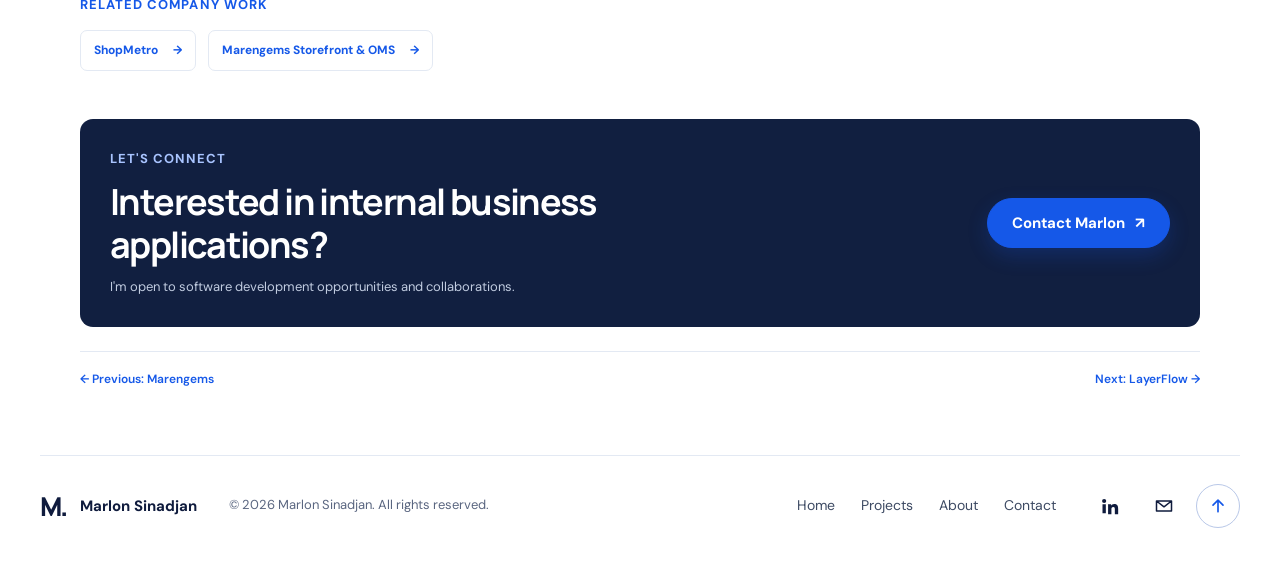
==== commit cfde29f6: "Mark Captive Portal CRM as deployed internally Co-Authored-By: Claude Opus 5.5 <noreply@anthropic.co" ====
--- a/projects/captive-portal-crm.html
+++ b/projects/captive-portal-crm.html
@@ -1,26 +1,26 @@
 <!DOCTYPE html>
 <html lang="en"><head>
   <meta charset="UTF-8"><meta name="viewport" content="width=device-width, initial-scale=1">
-  <meta name="description" content="Captive Portal CRM case study: an internal Metro Retail CRM under development with Vue.js, Laravel, and Retainful integration.">
+  <meta name="description" content="Captive Portal CRM case study: an internal Metro Retail CRM deployed on the company network, built with Vue.js, Laravel, and Retainful integration.">
   <meta property="og:title" content="Captive Portal CRM — Marlon Sinadjan Case Study"><meta property="og:description" content="Internal business application development for captive portal customer data and marketing operations."><meta property="og:type" content="article">
   <title>Captive Portal CRM Case Study — Marlon Sinadjan</title>
   <link rel="canonical" href="https://suigeneris1224.github.io/marlon-s_portfolio/projects/captive-portal-crm">
   <meta property="og:url" content="https://suigeneris1224.github.io/marlon-s_portfolio/projects/captive-portal-crm"><meta property="og:image" content="https://suigeneris1224.github.io/marlon-s_portfolio/assets/images/projects/crm-captive-portal-login.webp"><meta name="twitter:card" content="summary_large_image"><meta name="theme-color" content="#1558e8">
   <link rel="icon" href="../favicon.svg" type="image/svg+xml">
-  <script type="application/ld+json">[{"@context": "https://schema.org", "@type": "CreativeWork", "name": "Captive Portal CRM case study", "description": "Captive Portal CRM case study: an internal Metro Retail CRM under development with Vue.js, Laravel, and Retainful integration.", "url": "https://suigeneris1224.github.io/marlon-s_portfolio/projects/captive-portal-crm", "image": "https://suigeneris1224.github.io/marlon-s_portfolio/assets/images/projects/crm-captive-portal-login.webp", "author": {"@type": "Person", "name": "Marlon Sinadjan", "url": "https://suigeneris1224.github.io/marlon-s_portfolio/"}}, {"@context": "https://schema.org", "@type": "BreadcrumbList", "itemListElement": [{"@type": "ListItem", "position": 1, "name": "Home", "item": "https://suigeneris1224.github.io/marlon-s_portfolio/"}, {"@type": "ListItem", "position": 2, "name": "Projects", "item": "https://suigeneris1224.github.io/marlon-s_portfolio/#projects"}, {"@type": "ListItem", "position": 3, "name": "Captive Portal CRM", "item": "https://suigeneris1224.github.io/marlon-s_portfolio/projects/captive-portal-crm"}]}]</script>
+  <script type="application/ld+json">[{"@context": "https://schema.org", "@type": "CreativeWork", "name": "Captive Portal CRM case study", "description": "Captive Portal CRM case study: an internal Metro Retail CRM deployed on the company network, built with Vue.js, Laravel, and Retainful integration.", "url": "https://suigeneris1224.github.io/marlon-s_portfolio/projects/captive-portal-crm", "image": "https://suigeneris1224.github.io/marlon-s_portfolio/assets/images/projects/crm-captive-portal-login.webp", "author": {"@type": "Person", "name": "Marlon Sinadjan", "url": "https://suigeneris1224.github.io/marlon-s_portfolio/"}}, {"@context": "https://schema.org", "@type": "BreadcrumbList", "itemListElement": [{"@type": "ListItem", "position": 1, "name": "Home", "item": "https://suigeneris1224.github.io/marlon-s_portfolio/"}, {"@type": "ListItem", "position": 2, "name": "Projects", "item": "https://suigeneris1224.github.io/marlon-s_portfolio/#projects"}, {"@type": "ListItem", "position": 3, "name": "Captive Portal CRM", "item": "https://suigeneris1224.github.io/marlon-s_portfolio/projects/captive-portal-crm"}]}]</script>
 <link rel="preconnect" href="https://fonts.googleapis.com"><link rel="preconnect" href="https://fonts.gstatic.com" crossorigin><link href="https://fonts.googleapis.com/css2?family=DM+Sans:wght@400;500;600;700&family=Manrope:wght@400;500;600;700;800&display=swap" rel="stylesheet"><link rel="stylesheet" href="../style.css"><link rel="stylesheet" href="case-study.css">
 </head><body>
   <a class="skip-link" href="#top">Skip to content</a>
   <header class="site-header"><nav class="nav case-nav wrap" aria-label="Main navigation"><a class="brand" href="../#home"><span class="monogram" aria-hidden="true">M.</span><span>Marlon Sinadjan</span></a><button class="menu-toggle" aria-expanded="false" aria-controls="nav-menu" aria-label="Open navigation"><span></span><span></span></button><ul class="nav-links" id="nav-menu"><li><a href="../#home">Home</a></li><li><a href="../#professional-projects">Professional Work</a></li><li><a href="../#personal-projects">Personal Projects</a></li><li><a href="../#expertise">Expertise</a></li><li><a href="../#contact">Contact</a></li></ul><a class="button button-small nav-cta" href="../#contact">Let's Talk <span aria-hidden="true">↗</span></a></nav></header>
   <main class="case-main wrap" id="top"><nav class="breadcrumb" aria-label="Breadcrumb"><a href="../#projects">← All projects</a><span>/</span><span>Captive Portal CRM</span></nav>
-    <section class="case-hero"><div class="case-title"><p class="eyebrow">Company project · Internal business application</p><h1>Captive Portal CRM</h1><p class="case-lead">An internal Metro Retail CRM under development to support captive portal customer data management and marketing operations, using a Laravel backend, Vue.js frontend, and Retainful integration.</p><div class="case-facts"><span><b>Role</b> Software Developer</span><span><b>Organization</b> Metro Retail</span><span class="status-pill"><b>Status</b> Under development</span></div></div><figure class="case-cover"><img src="../assets/images/projects/crm-captive-portal-login.webp" width="1600" height="779" decoding="async" alt="Captive Portal CRM sign-in interface"><figcaption>Internal application sign-in screen</figcaption></figure></section>
-    <aside class="confidentiality-note"><strong>Internal system</strong><span>This page intentionally excludes customer records, internal URLs, credentials, and detailed infrastructure information. Dashboard screenshots containing customer or operational data are not displayed.</span></aside>
-    <section class="case-section"><div class="case-section-label"><p class="eyebrow">Overview</p><h2>Customer engagement<br><span>operations in one system.</span></h2></div><div class="case-section-body"><p>The Captive Portal CRM is an internal company application for Metro Retail. It is designed to help manage customer data associated with captive portal engagement and support marketing operations.</p><p>The project includes a Vue.js frontend and Laravel backend, with Retainful integration supporting customer segmentation and marketing campaign workflows. It remains under development; this case study describes the project direction and confirmed technology scope, not a completed production rollout.</p></div></section>
-    <section class="case-section"><div class="case-section-label"><p class="eyebrow">My role</p><h2>Application development<br><span>within a company team.</span></h2></div><div class="case-section-body"><p>I contribute as a software developer on this internal company project. The work focuses on implementing the web application using the selected frontend and backend technologies and supporting the CRM’s customer engagement purpose.</p><ul class="case-bullets"><li>Developing the Vue.js frontend and user-facing application workflows.</li><li>Developing backend functionality with Laravel and PHP.</li><li>Supporting the integration with Retainful for segmentation and marketing campaign operations.</li><li>Collaborating within the company project team as development continues.</li></ul><p class="case-note">The project is under development. No unconfirmed modules, completion dates, customer counts, or production deployment claims are made.</p></div></section>
+    <section class="case-hero"><div class="case-title"><p class="eyebrow">Company project · Internal business application</p><h1>Captive Portal CRM</h1><p class="case-lead">An internal Metro Retail CRM deployed on the company's internal network to support captive portal customer data management and marketing operations, using a Laravel backend, Vue.js frontend, and Retainful integration.</p><div class="case-facts"><span><b>Role</b> Software Developer</span><span><b>Organization</b> Metro Retail</span><span class="status-pill"><b>Status</b> Deployed · Internal</span></div></div><figure class="case-cover"><img src="../assets/images/projects/crm-captive-portal-login.webp" width="1600" height="779" decoding="async" alt="Captive Portal CRM sign-in interface"><figcaption>Internal application sign-in screen</figcaption></figure></section>
+    <aside class="confidentiality-note"><strong>Internal system</strong><span>This page intentionally excludes customer records, internal URLs, credentials, and detailed infrastructure information. The application runs on the company's internal network only, so no public demo link is available. Dashboard screenshots containing customer or operational data are not displayed.</span></aside>
+    <section class="case-section"><div class="case-section-label"><p class="eyebrow">Overview</p><h2>Customer engagement<br><span>operations in one system.</span></h2></div><div class="case-section-body"><p>The Captive Portal CRM is an internal company application for Metro Retail. It is designed to help manage customer data associated with captive portal engagement and support marketing operations.</p><p>The project includes a Vue.js frontend and Laravel backend, with Retainful integration supporting customer segmentation and marketing campaign workflows. It is deployed on Metro Retail's internal network for internal users and is not publicly accessible.</p></div></section>
+    <section class="case-section"><div class="case-section-label"><p class="eyebrow">My role</p><h2>Application development<br><span>within a company team.</span></h2></div><div class="case-section-body"><p>I contribute as a software developer on this internal company project. The work focuses on implementing the web application using the selected frontend and backend technologies and supporting the CRM’s customer engagement purpose.</p><ul class="case-bullets"><li>Developing the Vue.js frontend and user-facing application workflows.</li><li>Developing backend functionality with Laravel and PHP.</li><li>Supporting the integration with Retainful for segmentation and marketing campaign operations.</li><li>Collaborating within the company project team on deployment and ongoing improvements.</li></ul><p class="case-note">The application is deployed for internal use only. No customer counts, internal URLs, or usage metrics are disclosed.</p></div></section>
     <section class="case-section"><div class="case-section-label"><p class="eyebrow">Conceptual architecture</p><h2>Customer engagement<br><span>application layers.</span></h2></div><div class="case-section-body"><p class="case-note">Conceptual overview of the described components; this is not a detailed production architecture diagram.</p><div class="architecture-diagram crm-architecture"><div class="arch-column"><b>Captive portal context</b><span>Customer engagement</span><span>Customer data inputs</span></div><div class="arch-arrow">→</div><div class="arch-column arch-primary"><b>Captive Portal CRM</b><span>Vue.js frontend</span><span>Laravel backend</span></div><div class="arch-arrow">→</div><div class="arch-column"><b>Marketing workflow</b><span>Retainful integration</span><span>Segmentation &amp; campaigns</span></div></div><p>Only high-level functional boundaries are shown to avoid disclosing internal architecture or company data.</p></div></section>
-    <section class="case-section"><div class="case-section-label"><p class="eyebrow">Development focus</p><h2>Building a maintainable<br><span>internal tool.</span></h2></div><div class="case-section-body"><div class="contribution-grid"><article><h3>Customer data workflows</h3><p>The product is designed around captive portal customer information and the company's customer engagement needs.</p></article><article><h3>Web application</h3><p>A Vue.js frontend paired with a Laravel backend provides the foundation for the internal CRM.</p></article><article><h3>Marketing integration</h3><p>Retainful supports the planned customer segmentation and marketing campaign workflows.</p></article><article><h3>Active development</h3><p>Features and implementation continue to evolve; only confirmed, high-level scope is described here.</p></article></div></div></section>
+    <section class="case-section"><div class="case-section-label"><p class="eyebrow">Development focus</p><h2>Building a maintainable<br><span>internal tool.</span></h2></div><div class="case-section-body"><div class="contribution-grid"><article><h3>Customer data workflows</h3><p>The product is designed around captive portal customer information and the company's customer engagement needs.</p></article><article><h3>Web application</h3><p>A Vue.js frontend paired with a Laravel backend provides the foundation for the internal CRM.</p></article><article><h3>Marketing integration</h3><p>Retainful supports customer segmentation and marketing campaign workflows.</p></article><article><h3>Internal deployment</h3><p>Deployed on the company's internal network, accessible only to internal users.</p></article></div></div></section>
     <section class="case-section"><div class="case-section-label"><p class="eyebrow">Technology</p><h2>Application stack<br><span>&amp; integration.</span></h2></div><div class="case-section-body"><div class="tag-list case-tech"><span>Vue.js</span><span>JavaScript</span><span>Laravel</span><span>PHP</span><span>Retainful integration</span></div></div></section>
-    <section class="case-section"><div class="case-section-label"><p class="eyebrow">Status &amp; impact</p><h2>In progress<br><span>inside Metro Retail.</span></h2></div><div class="case-section-body"><p>The CRM is an internal company project currently under development. Its intended impact is to support captive portal customer data management and marketing operations; outcomes and production deployment are not yet represented as complete.</p></div></section>
+    <section class="case-section"><div class="case-section-label"><p class="eyebrow">Status &amp; impact</p><h2>Deployed<br><span>inside Metro Retail.</span></h2></div><div class="case-section-body"><p>The CRM is deployed on Metro Retail's internal network, where it supports captive portal customer data management and marketing operations. Access is restricted to internal users, so there is no public link.</p></div></section>
     <section class="case-gallery-section"><p class="eyebrow">Project gallery</p><h2>Application interface</h2><div class="case-gallery"><figure><img src="../assets/images/projects/crm-captive-portal-login.webp" width="1600" height="779" decoding="async" alt="Captive Portal CRM login interface without user data" loading="lazy"><figcaption>Sign-in experience; internal customer dashboard omitted to protect company and customer information</figcaption></figure></div></section>
     <section class="related-projects"><p class="eyebrow">Related company work</p><a href="shopmetro">ShopMetro <span aria-hidden="true">→</span></a><a href="marengems">Marengems Storefront &amp; OMS <span aria-hidden="true">→</span></a></section><section class="case-cta"><div><p class="eyebrow">Let's connect</p><h2>Interested in internal business applications?</h2><p>I'm open to software development opportunities and collaborations.</p></div><a class="button" href="../#contact">Contact Marlon <span aria-hidden="true">↗</span></a></section><nav class="case-pagination" aria-label="Related case studies"><a href="marengems">← Previous: Marengems</a><a href="layerflow">Next: LayerFlow →</a></nav>
   </main><footer class="footer wrap"><a class="brand" href="../#home" aria-label="Marlon Sinadjan, home"><span class="monogram" aria-hidden="true">M.</span><span>Marlon Sinadjan</span></a><p class="copyright">© 2026 Marlon Sinadjan. All rights reserved.</p><nav class="footer-links" aria-label="Footer"><a href="../#home">Home</a><a href="../#projects">Projects</a><a href="../#about">About</a><a href="../#contact">Contact</a></nav><div class="footer-social"><a href="https://www.linkedin.com/in/marlon-sinadjan-057580258" target="_blank" rel="noopener" aria-label="LinkedIn"><svg viewBox="0 0 24 24" aria-hidden="true"><path fill="currentColor" d="M4.98 3.5a2.5 2.5 0 1 1 0 5 2.5 2.5 0 0 1 0-5zM3 9.75h4v11H3v-11zm6.5 0h3.8v1.5h.1c.5-.9 1.8-1.8 3.7-1.8 4 0 4.7 2.6 4.7 6v6.3h-4v-5.6c0-1.3 0-3-1.9-3s-2.2 1.4-2.2 2.9v5.7h-4v-11z"/></svg></a><a href="mailto:sinadjanbit2@gmail.com" aria-label="Email"><svg viewBox="0 0 24 24" aria-hidden="true"><path d="M3 6h18v12H3zM3 6l9 7 9-7" fill="none" stroke="currentColor" stroke-width="1.8" stroke-linejoin="round"/></svg></a><a class="to-top" href="#top" aria-label="Back to top"><svg viewBox="0 0 24 24" aria-hidden="true"><path d="M12 19V5m-6 6 6-6 6 6" fill="none" stroke="currentColor" stroke-width="2" stroke-linecap="round" stroke-linejoin="round"/></svg></a></div></footer><script src="../main.js" defer></script><script src="../assistant.js" defer></script>
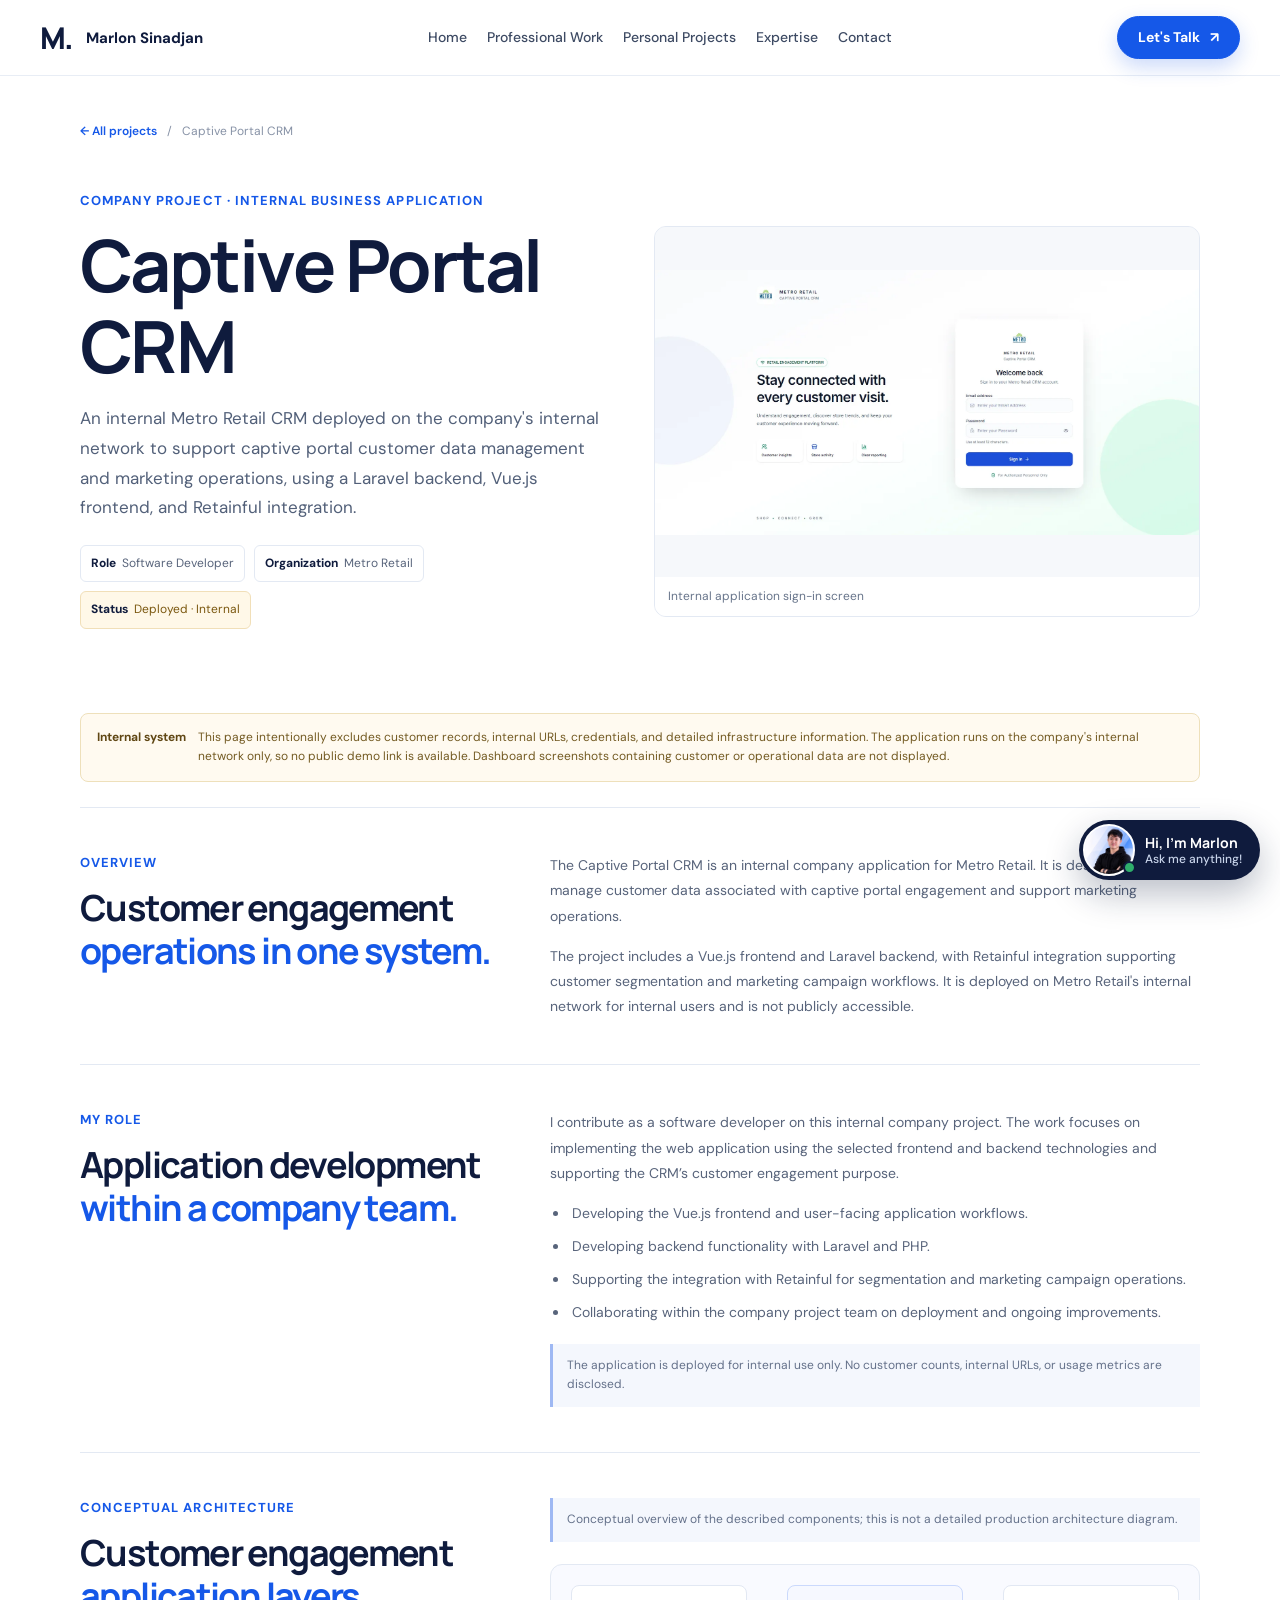
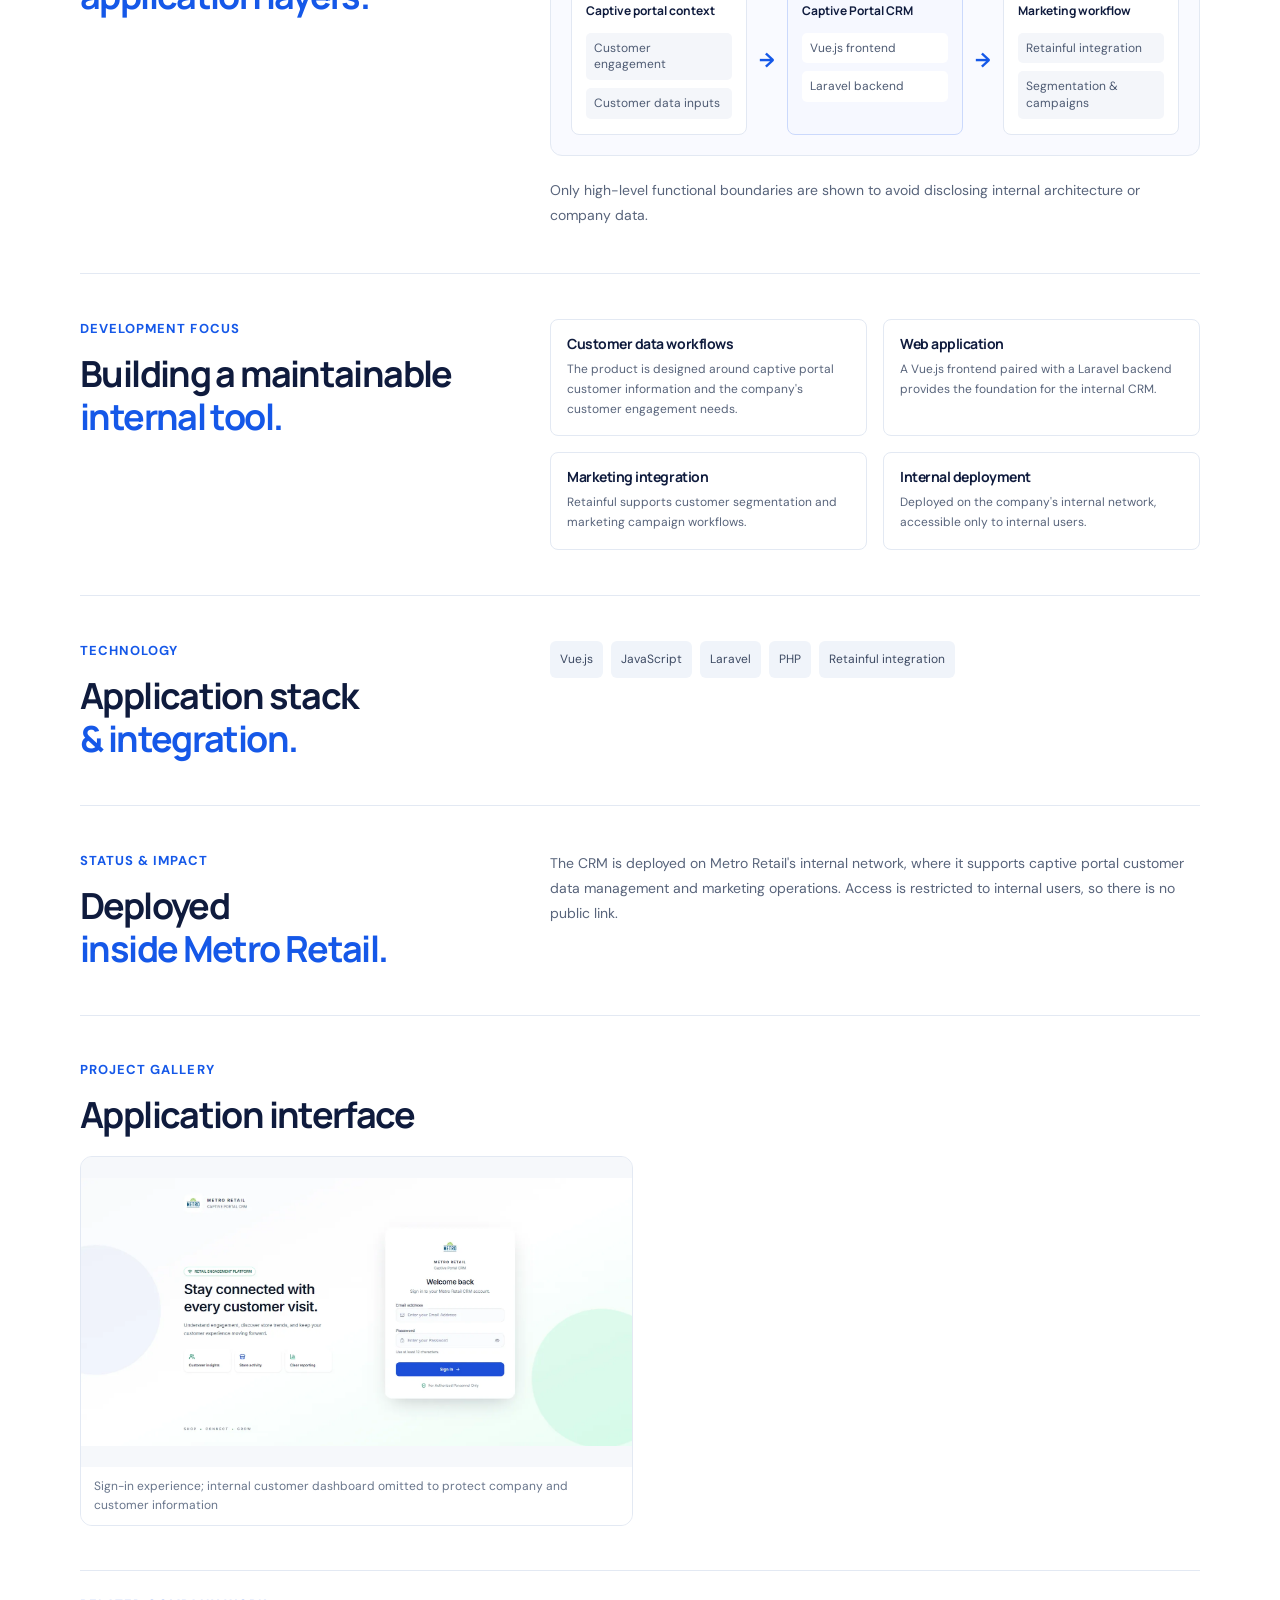
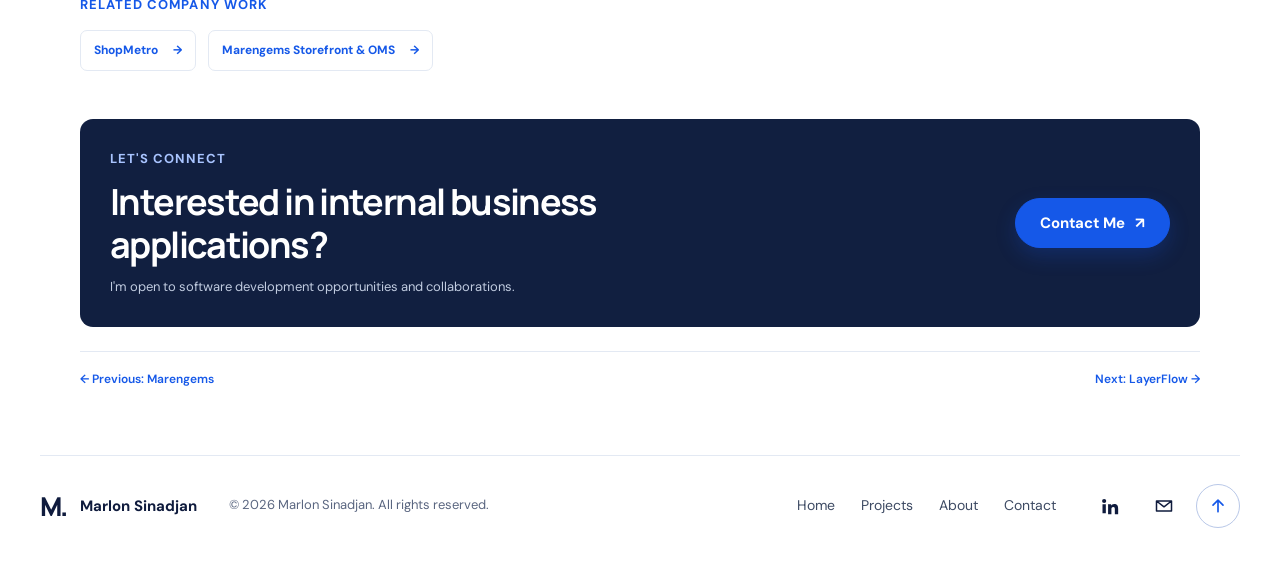
==== commit 17d9b0cb: "Rename Contact Marlon buttons to Contact Me Co-Authored-By: Claude Opus 5.5 <noreply@anthropic.com>" ====
--- a/projects/captive-portal-crm.html
+++ b/projects/captive-portal-crm.html
@@ -22,7 +22,7 @@
     <section class="case-section"><div class="case-section-label"><p class="eyebrow">Technology</p><h2>Application stack<br><span>&amp; integration.</span></h2></div><div class="case-section-body"><div class="tag-list case-tech"><span>Vue.js</span><span>JavaScript</span><span>Laravel</span><span>PHP</span><span>Retainful integration</span></div></div></section>
     <section class="case-section"><div class="case-section-label"><p class="eyebrow">Status &amp; impact</p><h2>Deployed<br><span>inside Metro Retail.</span></h2></div><div class="case-section-body"><p>The CRM is deployed on Metro Retail's internal network, where it supports captive portal customer data management and marketing operations. Access is restricted to internal users, so there is no public link.</p></div></section>
     <section class="case-gallery-section"><p class="eyebrow">Project gallery</p><h2>Application interface</h2><div class="case-gallery"><figure><img src="../assets/images/projects/crm-captive-portal-login.webp" width="1600" height="779" decoding="async" alt="Captive Portal CRM login interface without user data" loading="lazy"><figcaption>Sign-in experience; internal customer dashboard omitted to protect company and customer information</figcaption></figure></div></section>
-    <section class="related-projects"><p class="eyebrow">Related company work</p><a href="shopmetro">ShopMetro <span aria-hidden="true">→</span></a><a href="marengems">Marengems Storefront &amp; OMS <span aria-hidden="true">→</span></a></section><section class="case-cta"><div><p class="eyebrow">Let's connect</p><h2>Interested in internal business applications?</h2><p>I'm open to software development opportunities and collaborations.</p></div><a class="button" href="../#contact">Contact Marlon <span aria-hidden="true">↗</span></a></section><nav class="case-pagination" aria-label="Related case studies"><a href="marengems">← Previous: Marengems</a><a href="layerflow">Next: LayerFlow →</a></nav>
+    <section class="related-projects"><p class="eyebrow">Related company work</p><a href="shopmetro">ShopMetro <span aria-hidden="true">→</span></a><a href="marengems">Marengems Storefront &amp; OMS <span aria-hidden="true">→</span></a></section><section class="case-cta"><div><p class="eyebrow">Let's connect</p><h2>Interested in internal business applications?</h2><p>I'm open to software development opportunities and collaborations.</p></div><a class="button" href="../#contact">Contact Me <span aria-hidden="true">↗</span></a></section><nav class="case-pagination" aria-label="Related case studies"><a href="marengems">← Previous: Marengems</a><a href="layerflow">Next: LayerFlow →</a></nav>
   </main><footer class="footer wrap"><a class="brand" href="../#home" aria-label="Marlon Sinadjan, home"><span class="monogram" aria-hidden="true">M.</span><span>Marlon Sinadjan</span></a><p class="copyright">© 2026 Marlon Sinadjan. All rights reserved.</p><nav class="footer-links" aria-label="Footer"><a href="../#home">Home</a><a href="../#projects">Projects</a><a href="../#about">About</a><a href="../#contact">Contact</a></nav><div class="footer-social"><a href="https://www.linkedin.com/in/marlon-sinadjan-057580258" target="_blank" rel="noopener" aria-label="LinkedIn"><svg viewBox="0 0 24 24" aria-hidden="true"><path fill="currentColor" d="M4.98 3.5a2.5 2.5 0 1 1 0 5 2.5 2.5 0 0 1 0-5zM3 9.75h4v11H3v-11zm6.5 0h3.8v1.5h.1c.5-.9 1.8-1.8 3.7-1.8 4 0 4.7 2.6 4.7 6v6.3h-4v-5.6c0-1.3 0-3-1.9-3s-2.2 1.4-2.2 2.9v5.7h-4v-11z"/></svg></a><a href="mailto:sinadjanbit2@gmail.com" aria-label="Email"><svg viewBox="0 0 24 24" aria-hidden="true"><path d="M3 6h18v12H3zM3 6l9 7 9-7" fill="none" stroke="currentColor" stroke-width="1.8" stroke-linejoin="round"/></svg></a><a class="to-top" href="#top" aria-label="Back to top"><svg viewBox="0 0 24 24" aria-hidden="true"><path d="M12 19V5m-6 6 6-6 6 6" fill="none" stroke="currentColor" stroke-width="2" stroke-linecap="round" stroke-linejoin="round"/></svg></a></div></footer><script src="../main.js" defer></script><script src="../assistant.js" defer></script>
 </body></html>
 
